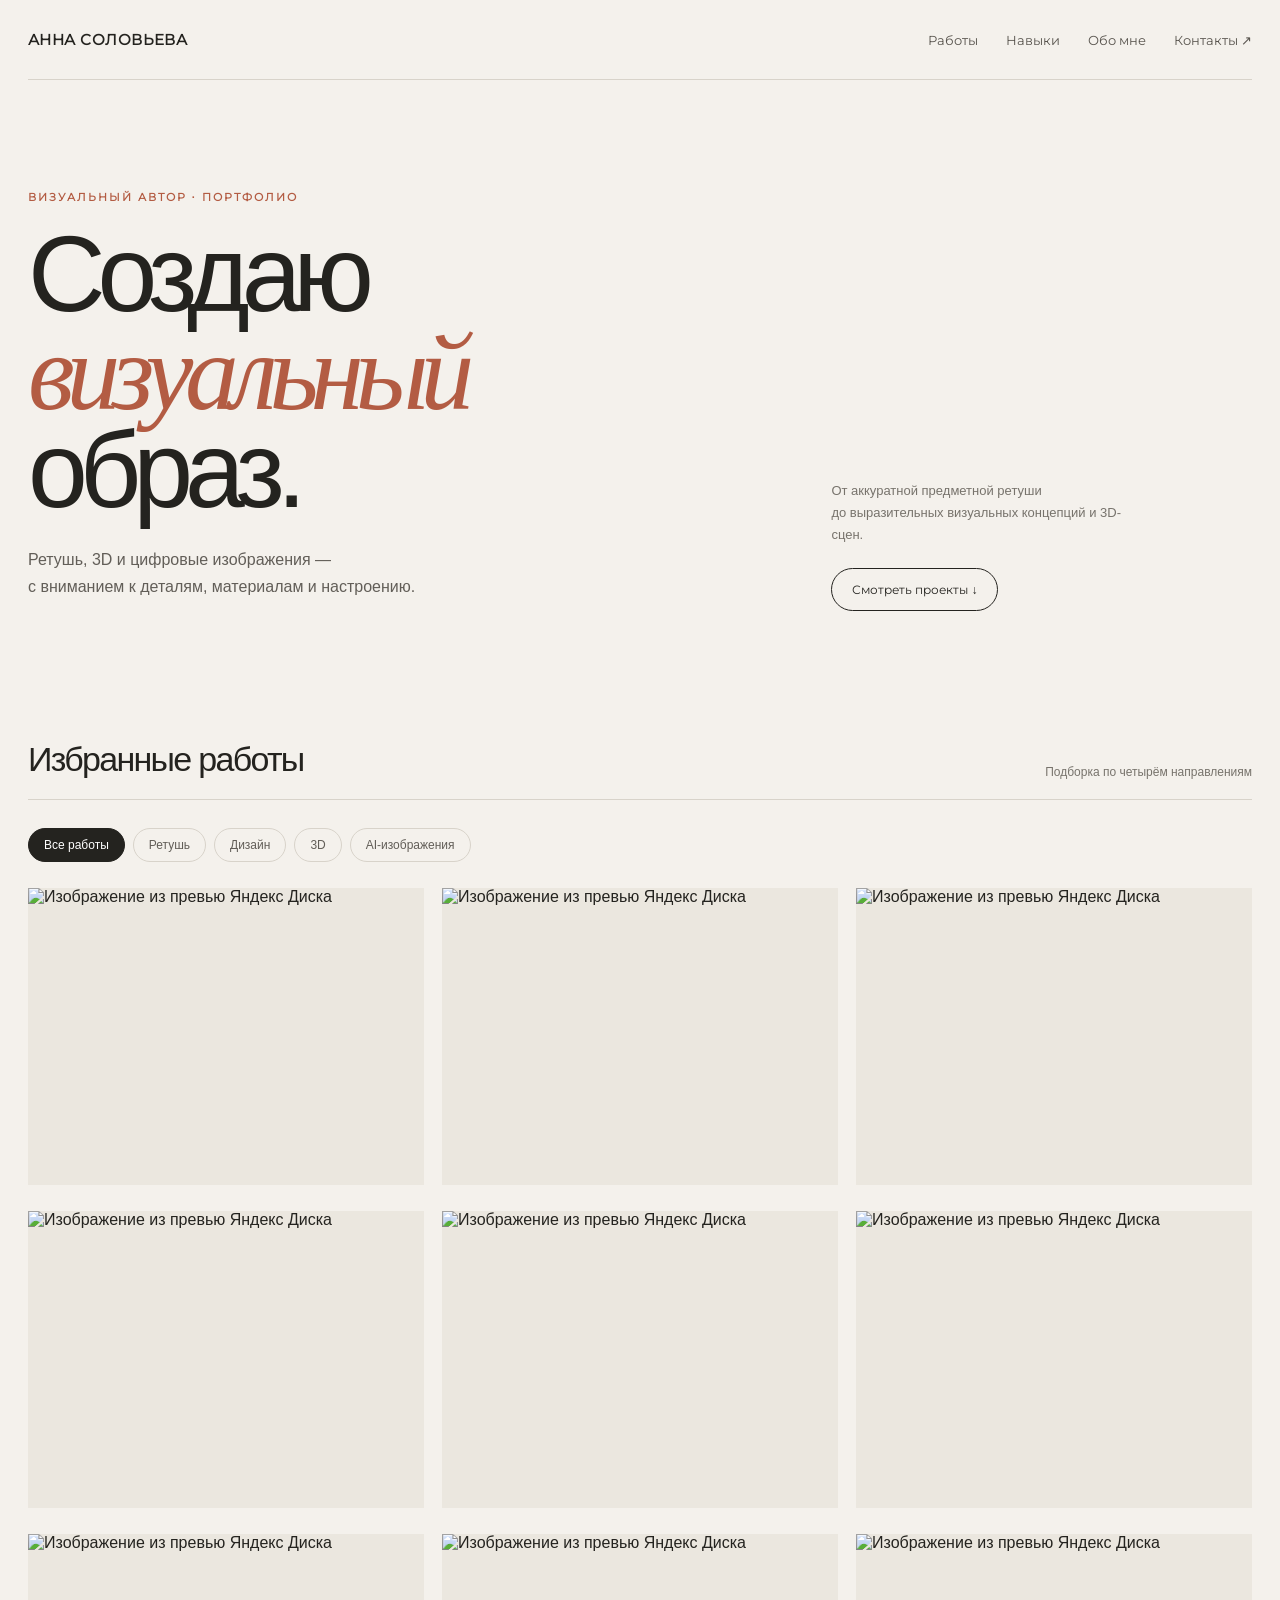
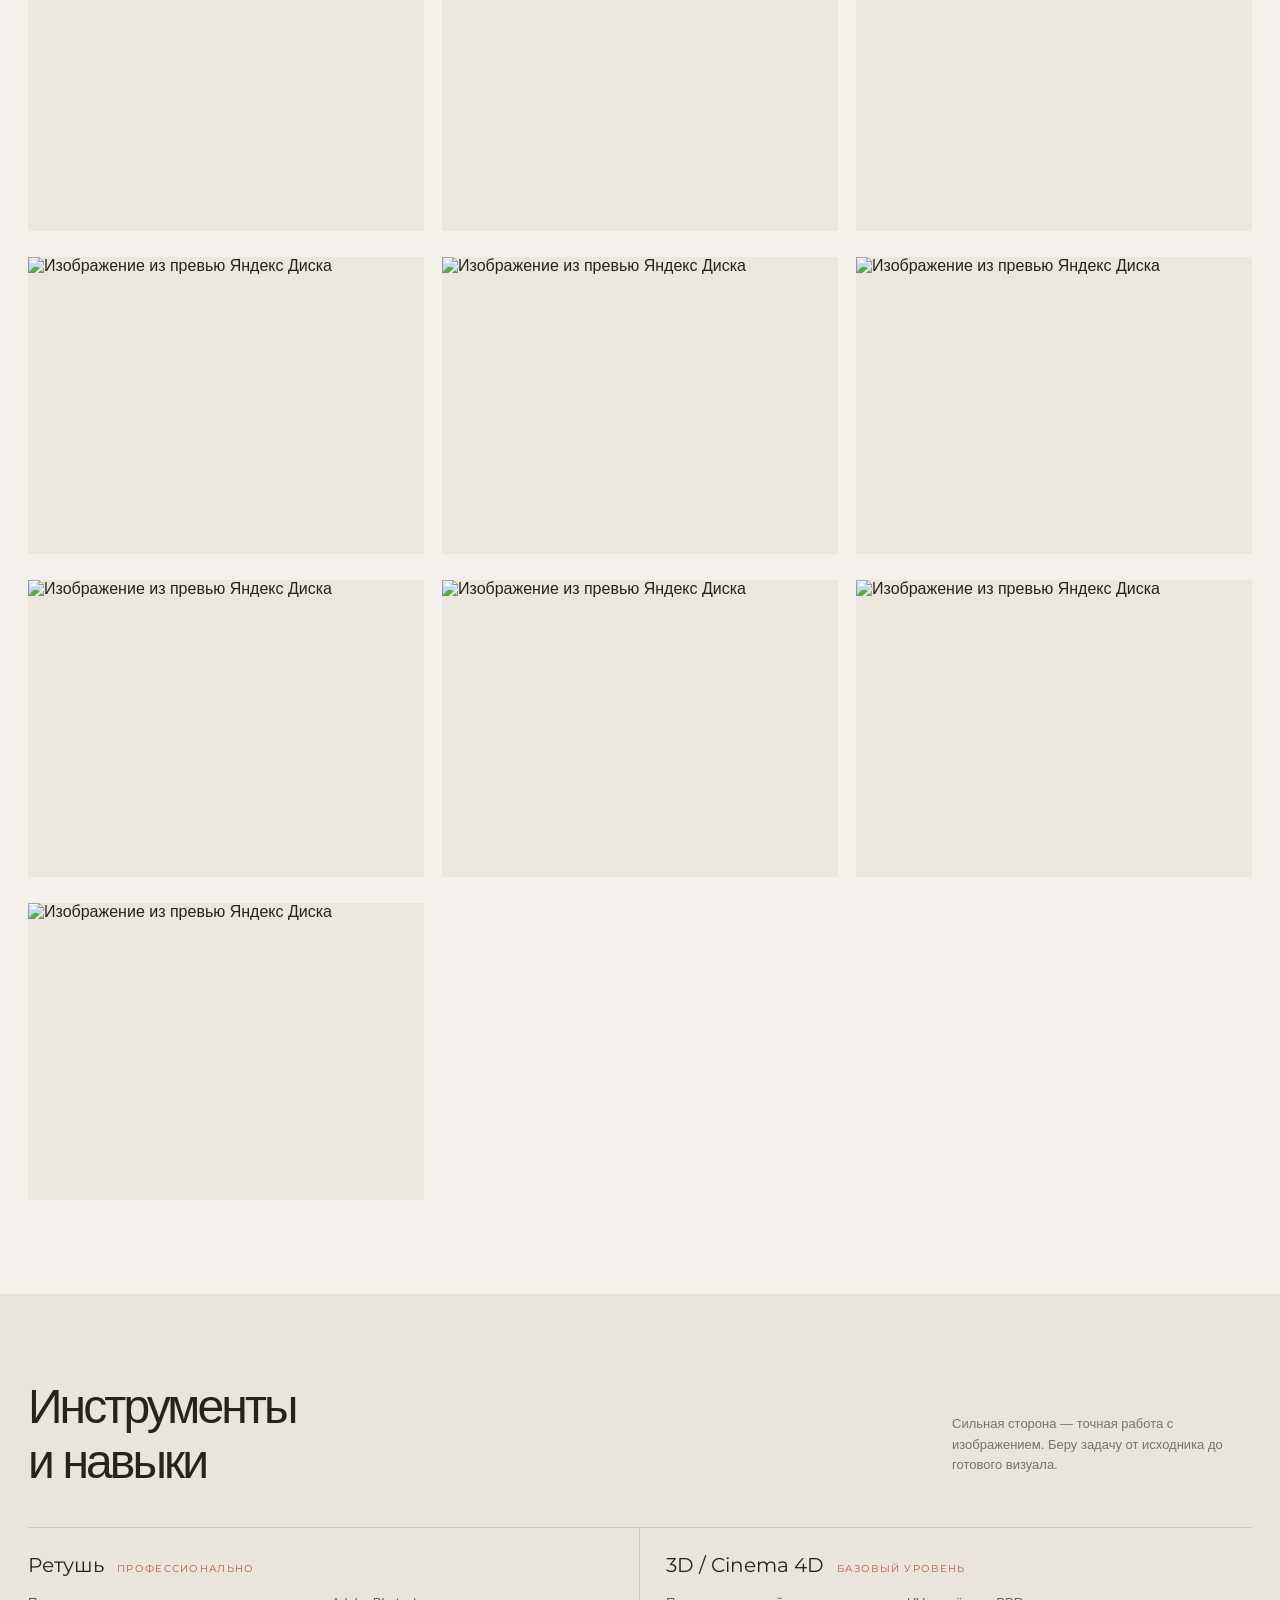
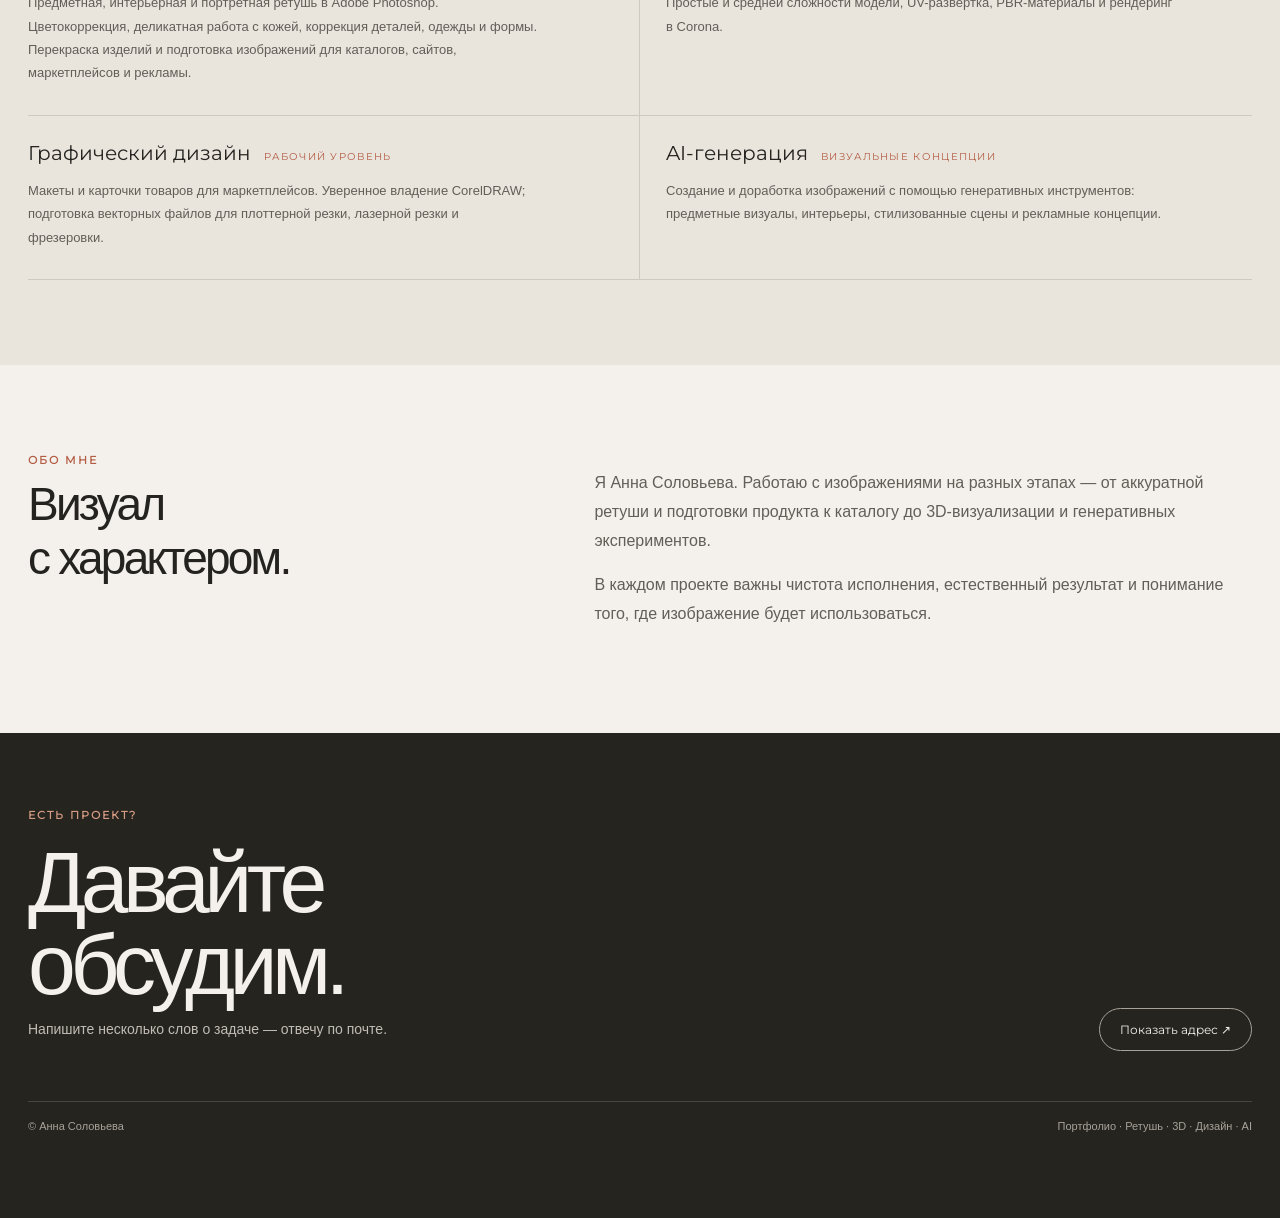
==== index.html @ bf28fcc2 "Update index.html" ====
<!doctype html>
<html lang="ru">
  <head>
    <meta charset="utf-8" />
    <meta name="viewport" content="width=device-width, initial-scale=1" />
    <meta
      name="description"
      content="Портфолио Анны Соловьевой: ретушь, визуальный дизайн, 3D и AI-генерация изображений."
    />
    <meta name="theme-color" content="#f4f1ec" />
    <title>Анна Соловьева — визуальный автор</title>
    <link rel="stylesheet" href="style.css" />
    <link rel="stylesheet" href="font.css" />
  </head>
  <body>
    <header class="wrap top">
      <a class="brand" href="#top">АННА СОЛОВЬЕВА</a>
      <button
        class="menu-toggle"
        type="button"
        aria-label="Открыть меню"
        aria-expanded="false"
        aria-controls="site-nav"
      >
        <span></span><span></span><span></span>
      </button>
      <nav class="nav" id="site-nav" aria-label="Основная навигация">
        <div class="mobile-nav-head">
          <span class="mobile-nav-label">НАВИГАЦИЯ</span>
          <button class="nav-close" type="button" aria-label="Закрыть меню">
            ×
          </button>
        </div>
        <a href="#works">Работы</a><a href="#skills">Навыки</a
        ><a href="#about">Обо мне</a><a href="#contact">Контакты ↗</a>
        <div class="mobile-nav-foot">АННА СОЛОВЬЕВА · ПОРТФОЛИО</div>
      </nav>
    </header>
    <main id="top">
      <section class="wrap hero wall">
        <div>
          <div class="eyebrow">Визуальный автор · портфолио</div>
          <h1>Создаю<br /><span>визуальный</span><br />образ.</h1>
          <p class="intro">
            Ретушь, 3D и цифровые изображения — </br>с вниманием к деталям,
            материалам и настроению.
          </p>
        </div>
        <div class="hero-aside">
          <p>
            От аккуратной предметной ретуши</br>до выразительных визуальных
            концепций и 3D-сцен.
          </p>
          <a class="pill" href="#works">Смотреть проекты ↓</a>
        </div>
      </section>
      <section class="wrap section" id="works">
        <div class="section-head">
          <h2>Избранные работы</h2>
          <p>Подборка по четырём направлениям</p>
        </div>
        <div class="filters">
          <button class="filter active" data-filter="all">Все работы</button
          ><button class="filter" data-filter="retouch">Ретушь</button
          ><button class="filter" data-filter="design">Дизайн</button
          ><button class="filter" data-filter="3d">3D</button
          ><button class="filter" data-filter="ai">AI-изображения</button>
        </div>
        <div class="grid" id="gallery"></div>
      </section>
      <section class="skills" id="skills">
        <div class="wrap">
          <div class="skills-title">
            <h2>Инструменты<br />и навыки</h2>
            <p>
              Сильная сторона — точная работа с изображением. Беру задачу от
              исходника до готового визуала.
            </p>
          </div>
          <div class="skill-grid">
            <article class="skill">
              <h3>Ретушь <span class="level">Профессионально</span></h3>
              <p>
                Предметная, интерьерная и портретная ретушь в Adobe Photoshop.
                Цветокоррекция, деликатная работа с кожей, коррекция деталей,
                одежды и формы. Перекраска изделий и подготовка изображений для
                каталогов, сайтов, маркетплейсов и рекламы.
              </p>
            </article>
            <article class="skill">
              <h3>3D / Cinema 4D <span class="level">Базовый уровень</span></h3>
              <p>
                Простые и средней сложности модели, UV-развёртка, PBR-материалы
                и рендеринг в Corona.
              </p>
            </article>
            <article class="skill">
              <h3>
                Графический дизайн <span class="level">Рабочий уровень</span>
              </h3>
              <p>
                Макеты и карточки товаров для маркетплейсов. Уверенное владение
                CorelDRAW; подготовка векторных файлов для плоттерной резки,
                лазерной резки и фрезеровки.
              </p>
            </article>
            <article class="skill">
              <h3>
                AI-генерация <span class="level">Визуальные концепции</span>
              </h3>
              <p>
                Создание и доработка изображений с помощью генеративных
                инструментов: предметные визуалы, интерьеры, стилизованные сцены
                и рекламные концепции.
              </p>
            </article>
          </div>
        </div>
      </section>
      <section class="wrap about" id="about">
        <div>
          <div class="eyebrow">Обо мне</div>
          <h2>Визуал<br />с характером.</h2>
        </div>
        <div class="about-copy">
          <p>
            Я Анна Соловьева. Работаю с изображениями на разных этапах — от
            аккуратной ретуши и подготовки продукта к каталогу до
            3D-визуализации и генеративных экспериментов.
          </p>
          <p>
            В каждом проекте важны чистота исполнения, естественный результат и
            понимание того, где изображение будет использоваться.
          </p>
        </div>
      </section>
      <section class="contact" id="contact">
        <div class="wrap contact-inner">
          <div>
            <div class="eyebrow">Есть проект?</div>
            <h2>Давайте<br />обсудим.</h2>
            <p>Напишите несколько слов о задаче — отвечу по почте.</p>
          </div>
          <a class="pill email-text" id="emailLink" href="#"
            >Показать адрес ↗</a
          >
        </div>
        <div class="wrap footer">
          <span>© Анна Соловьева</span
          ><span>Портфолио · Ретушь · 3D · Дизайн · AI</span>
        </div>
      </section>
    </main>
    <button
      class="to-top"
      type="button"
      aria-label="Вернуться наверх"
      title="Наверх"
    >
      ↑
    </button>
    <div class="modal" id="modal" aria-modal="true" role="dialog">
      <button class="close" aria-label="Закрыть">×</button
      ><button class="prev" aria-label="Предыдущее">‹</button
      ><img alt="" /><button class="next" aria-label="Следующее">›</button>
    </div>
    <script>
      const works = [
        ["retouch", "01.jpg"],
        ["retouch", "02.jpg"],
        ["retouch", "03.jpg"],
        ["retouch", "04.jpg"],
        ["design", "01.jpg"],
        ["design", "02.jpg"],
        ["design", "03.jpg"],
        ["design", "04.jpg"],
        ["3d", "01.jpg"],
        ["3d", "02.jpg"],
        ["3d", "03.jpg"],
        ["3d", "04.jpg"],
        ["ai", "01.jpg"],
        ["ai", "02.jpg"],
        ["ai", "03.jpg"],
        ["ai", "04.jpg"],
      ];
      const grid = document.querySelector("#gallery");
      let visible = [];
      function draw(filter = "all") {
        grid.innerHTML = "";
        visible = works.filter((w) => filter === "all" || w[0] === filter);
        visible.forEach((w, i) => {
          let el = document.createElement("article");
          el.className = "item";
          el.innerHTML = `<div class="photo"><img loading="lazy" src="assets/yandex-previews/${w[0]}/${w[1]}" alt="Изображение из превью Яндекс Диска"></div>`;
          el.onclick = () => openModal(i);
          grid.append(el);
        });
      }
      document.querySelectorAll(".filter").forEach(
        (b) =>
          (b.onclick = () => {
            document.querySelector(".filter.active").classList.remove("active");
            b.classList.add("active");
            draw(b.dataset.filter);
          }),
      );
      const modal = document.querySelector("#modal"),
        mimg = modal.querySelector("img");
      let current = 0;
      function openModal(i) {
        current = i;
        showModal();
        modal.classList.add("open");
        document.body.style.overflow = "hidden";
      }
      function showModal() {
        const w = visible[current];
        mimg.src = `assets/yandex-previews/${w[0]}/${w[1]}`;
        mimg.alt = "Работа в портфолио";
      }
      function step(n) {
        current = (current + n + visible.length) % visible.length;
        showModal();
      }
      modal.querySelector(".close").onclick = () => {
        modal.classList.remove("open");
        document.body.style.overflow = "";
      };
      modal.querySelector(".prev").onclick = () => step(-1);
      modal.querySelector(".next").onclick = () => step(1);
      modal.onclick = (e) => {
        if (e.target === modal) modal.querySelector(".close").click();
      };
      document.addEventListener("keydown", (e) => {
        if (!modal.classList.contains("open")) return;
        if (e.key === "Escape") modal.querySelector(".close").click();
        if (e.key === "ArrowRight") step(1);
        if (e.key === "ArrowLeft") step(-1);
      });
      const menuButton = document.querySelector(".menu-toggle");
      const siteNav = document.querySelector("#site-nav");
      function closeMenu() {
        menuButton.classList.remove("is-open");
        menuButton.setAttribute("aria-expanded", "false");
        menuButton.setAttribute("aria-label", "Открыть меню");
        siteNav.classList.remove("is-open");
        document.querySelector(".top").classList.remove("menu-open");
        document.body.style.overflow = "";
      }
      menuButton.onclick = () => {
        const isOpen = menuButton.getAttribute("aria-expanded") === "true";
        menuButton.classList.toggle("is-open", !isOpen);
        siteNav.classList.toggle("is-open", !isOpen);
        document.querySelector(".top").classList.toggle("menu-open", !isOpen);
        document.body.style.overflow = isOpen ? "" : "hidden";
        menuButton.setAttribute("aria-expanded", String(!isOpen));
        menuButton.setAttribute(
          "aria-label",
          isOpen ? "Открыть меню" : "Закрыть меню",
        );
        if (!isOpen) siteNav.querySelector("a").focus();
      };
      siteNav.querySelector(".nav-close").onclick = closeMenu;
      siteNav
        .querySelectorAll("a")
        .forEach((link) => (link.onclick = closeMenu));
      document.addEventListener("keydown", (e) => {
        if (e.key === "Escape") closeMenu();
      });

      const toTop = document.querySelector(".to-top");
      function updateToTop() {
        toTop.classList.toggle("is-visible", window.scrollY > 420);
      }
      window.addEventListener("scroll", updateToTop, { passive: true });
      updateToTop();
      toTop.onclick = () => window.scrollTo({ top: 0, behavior: "smooth" });

      draw();
      const mail = ["solovann83", "yandex.ru"].join("@");
      document.querySelector("#emailLink").onclick = (e) => {
        e.preventDefault();
        const a = e.currentTarget;
        a.href = "mailto:" + mail;
        a.textContent = mail + " ↗";
        window.location.href = a.href;
      };
    </script>
  </body>
</html>
---- style.css ----
:root {
  --bg: #f4f1ec;
  --ink: #24231f;
  --muted: #77736c;
  --line: #d8d3ca;
  --accent: #b35c43;
  --card: #ebe7df;
}
* {
  box-sizing: border-box;
}
html {
  scroll-behavior: smooth;
}
body {
  margin: 0;
  background: var(--bg);
  color: var(--ink);
  font-family: Arial, Helvetica, sans-serif;
}
a {
  color: inherit;
  text-decoration: none;
}
.wrap {
  width: min(1240px, calc(100% - 56px));
  margin: auto;
}
.top {
  height: 80px;
  display: flex;
  align-items: center;
  justify-content: space-between;
  border-bottom: 1px solid var(--line);
}
.brand {
  font-family: Montserrat-Regular, Arial, sans-serif;
  font-size: 15px;
  font-weight: 700;
  letter-spacing: 0.03em;
}
.nav {
  font-family: Montserrat-Regular, Arial, sans-serif;
  display: flex;
  gap: 28px;
  font-size: 13px;
  color: #57534d;
}
.nav a:hover,
.footer a:hover {
  color: var(--accent);
}
.hero {
  padding: 110px 0 72px;
  display: grid;
  grid-template-columns: 1.25fr 0.75fr;
  gap: 8vw;
  align-items: end;
}
.eyebrow {
  font-family: Montserrat-Regular, Arial, sans-serif;
  text-transform: uppercase;
  letter-spacing: 0.18em;
  font-size: 11px;
  color: var(--accent);
  font-weight: 700;
}
.hero h1 {
  font-size: clamp(54px, 8.4vw, 112px);
  line-height: 0.91;
  letter-spacing: -0.075em;
  font-weight: 500;
  margin: 22px 0 28px;
}
.hero h1 span {
  color: var(--accent);
  font-family: Georgia, serif;
  font-style: italic;
  font-weight: 400;
}
.intro {
  font-size: 16px;
  line-height: 1.65;
  color: #625e58;
  max-width: 470px;
}
.hero-aside {
  padding-bottom: 5px;
}
.hero-aside p {
  font-size: 13px;
  line-height: 1.7;
  color: var(--muted);
  max-width: 300px;
  margin: 0 0 22px;
}
.pill {
  font-family: Montserrat-Regular, Arial, sans-serif;
  display: inline-flex;
  border: 1px solid var(--ink);
  border-radius: 50px;
  padding: 13px 20px;
  font-size: 12px;
  transition: 0.2s;
}
.pill:hover {
  background: var(--ink);
  color: var(--bg);
}
.section {
  padding: 52px 0 94px;
}
.section-head {
  display: flex;
  justify-content: space-between;
  align-items: end;
  border-bottom: 1px solid var(--line);
  padding-bottom: 20px;
  margin-bottom: 28px;
}
.section-head h2 {
  margin: 0;
  font-size: 34px;
  letter-spacing: -0.05em;
  font-weight: 500;
}
.section-head p {
  margin: 0;
  font-size: 12px;
  color: var(--muted);
}
.filters {
  display: flex;
  gap: 8px;
  flex-wrap: wrap;
  margin-bottom: 26px;
}
.filter {
  font-family: Montserrat-Regular, Arial, sans-serif;
  background: none;
  border: 1px solid var(--line);
  border-radius: 30px;
  padding: 9px 15px;
  color: #625e58;
  font: inherit;
  font-size: 12px;
  cursor: pointer;
}
.filter.active,
.filter:hover {
  background: var(--ink);
  border-color: var(--ink);
  color: white;
}
.grid {
  display: grid;
  grid-template-columns: repeat(3, 1fr);
  gap: 26px 18px;
}
.item {
  cursor: pointer;
  min-width: 0;
}
.photo {
  background: var(--card);
  aspect-ratio: 4/3;
  overflow: hidden;
  position: relative;
}
.photo img {
  width: 100%;
  height: 100%;
  object-fit: cover;
  display: block;
  transition: transform 0.55s cubic-bezier(0.2, 0.7, 0.2, 1);
}
.item:hover .photo img {
  transform: scale(1.035);
}
.item[hidden] {
  display: none;
}
.skills {
  background: #e9e5dd;
  padding: 85px 0;
}
.skills-title {
  display: flex;
  justify-content: space-between;
  align-items: end;
  margin-bottom: 38px;
}
.skills-title h2 {
  font-size: 48px;
  letter-spacing: -0.06em;
  font-weight: 500;
  margin: 0;
}
.skills-title p {
  max-width: 300px;
  font-size: 13px;
  line-height: 1.6;
  color: var(--muted);
}
.skill-grid {
  display: grid;
  grid-template-columns: repeat(2, 1fr);
  border-top: 1px solid #cfc9bf;
}
.skill {
  padding: 25px 26px 30px 0;
  border-bottom: 1px solid #cfc9bf;
}
.skill:nth-child(odd) {
  border-right: 1px solid #cfc9bf;
}
.skill:nth-child(even) {
  padding-left: 26px;
}
.skill h3 {
  font-family: Montserrat-Regular, Arial, sans-serif;
  font-size: 20px;
  font-weight: 500;
  margin: 0 0 14px;
}
.level {
  font-family: Montserrat-Regular, Arial, sans-serif;
  font-size: 10px;
  letter-spacing: 0.13em;
  text-transform: uppercase;
  color: var(--accent);
  margin-left: 8px;
}
.skill p {
  font-size: 13px;
  line-height: 1.8;
  color: #625e58;
  margin: 0;
  max-width: 510px;
}
.about {
  padding: 88px 0;
  display: grid;
  grid-template-columns: 0.8fr 1.2fr;
  gap: 10vw;
}
.about h2 {
  font-size: 46px;
  letter-spacing: -0.06em;
  font-weight: 500;
  margin: 10px 0;
}
.about-copy {
  font-size: 16px;
  line-height: 1.8;
  color: #625e58;
  max-width: 660px;
}
.contact {
  background: #25241f;
  color: #f4f1ec;
  padding: 75px 0 68px;
}
.contact-inner {
  display: flex;
  justify-content: space-between;
  align-items: end;
  gap: 30px;
}
.contact h2 {
  font-size: clamp(42px, 7vw, 86px);
  line-height: 0.95;
  letter-spacing: -0.065em;
  font-weight: 500;
  margin: 20px 0 16px;
}
.contact .eyebrow {
  color: #d59a82;
}
.contact p {
  color: #c2bdb5;
  font-size: 14px;
}
.contact .pill {
  border-color: #a8a39a;
}
.contact .pill:hover {
  background: #f4f1ec;
  color: #25241f;
}
.footer {
  padding: 18px 0;
  display: flex;
  justify-content: space-between;
  font-size: 11px;
  color: #a8a39a;
  border-top: 1px solid #49473f;
  margin-top: 50px;
}
.modal {
  position: fixed;
  inset: 0;
  background: rgba(15, 15, 14, 0.94);
  z-index: 10;
  display: none;
  align-items: center;
  justify-content: center;
  padding: 5vw;
}
.modal.open {
  display: flex;
}
.modal img {
  max-width: 90vw;
  max-height: 85vh;
  object-fit: contain;
}
.close,
.prev,
.next {
  position: absolute;
  border: 0;
  background: none;
  color: white;
  font-size: 30px;
  cursor: pointer;
  padding: 15px;
}
.close {
  right: 20px;
  top: 12px;
}
.prev {
  left: 12px;
}
.next {
  right: 12px;
}
.email-text {
  user-select: none;
}
@media (max-width: 760px) {
  .wrap {
    width: calc(100% - 36px);
  }
  .top {
    height: 66px;
  }
  .nav {
    gap: 14px;
  }
  .nav a:first-child {
    display: none;
  }
  .hero {
    padding: 75px 0 48px;
    grid-template-columns: 1fr;
    gap: 22px;
  }
  .hero h1 {
    font-size: clamp(60px, 17vw, 100px);
  }
  .hero-aside {
    display: flex;
    min-width: 0;
    justify-content: space-between;
    align-items: end;
    gap: 15px;
  }
  .hero-aside p {
    flex: 1 1 auto;
    max-width: 230px;
  }
  .hero-aside .pill {
    flex: 0 0 auto;
    white-space: nowrap;
  }
  .grid {
    grid-template-columns: repeat(2, 1fr);
    gap: 22px 12px;
  }
  .section {
    padding-bottom: 65px;
  }
  .section-head h2 {
    font-size: 29px;
  }
  .skills {
    padding: 60px 0;
  }
  .skills-title {
    display: block;
  }
  .skills-title h2 {
    font-size: 40px;
  }
  .skills-title p {
    margin: 12px 0 0;
  }
  .about {
    padding: 65px 0;
    grid-template-columns: 1fr;
    gap: 10px;
  }
  .about h2 {
    font-size: 40px;
  }
  .contact-inner {
    align-items: start;
    flex-direction: column;
  }
  .skill {
    padding-right: 14px;
  }
  .skill:nth-child(even) {
    padding-left: 14px;
  }
  .skill h3 {
    font-size: 17px;
  }
  .skill p {
    font-size: 12px;
  }
  .footer {
    margin-top: 30px;
  }
}
@media (max-width: 430px) {
  .hero-aside {
    flex-direction: column;
    align-items: flex-start;
  }
  .grid {
    grid-template-columns: 1fr;
  }
  .photo {
    aspect-ratio: 1.2;
  }
  .nav {
    font-size: 11px;
    gap: 10px;
  }
  .skill-grid {
    grid-template-columns: 1fr;
  }
  .skill:nth-child(odd) {
    border-right: 0;
  }
  .skill:nth-child(even) {
    padding-left: 0;
  }
}

/* Full-screen mobile navigation */
.menu-toggle {
  display: none;
}
.mobile-nav-head,
.mobile-nav-foot {
  display: none;
}
@media (max-width: 760px) {
  .top {
    position: relative;
    z-index: 5;
  }
  .top.menu-open {
    z-index: 20;
    border-bottom-color: transparent;
  }
  .menu-toggle {
    display: inline-flex;
    width: 44px;
    height: 44px;
    flex: 0 0 44px;
    padding: 11px 9px;
    border: 1px solid var(--line);
    border-radius: 50%;
    background: transparent;
    color: var(--ink);
    flex-direction: column;
    align-items: center;
    justify-content: center;
    gap: 5px;
    cursor: pointer;
  }
  .menu-toggle span {
    display: block;
    width: 18px;
    height: 1.5px;
    background: currentColor;
    transition:
      transform 0.2s ease,
      opacity 0.2s ease;
  }
  .menu-toggle.is-open span:first-child {
    transform: translateY(6.5px) rotate(45deg);
  }
  .menu-toggle.is-open span:nth-child(2) {
    opacity: 0;
  }
  .menu-toggle.is-open span:last-child {
    transform: translateY(-6.5px) rotate(-45deg);
  }
  .nav {
    display: none;
    position: fixed;
    inset: 0;
    z-index: 21;
    width: 100vw;
    height: 100vh;
    height: 100dvh;
    max-height: 100dvh;
    padding: max(22px, env(safe-area-inset-top)) 28px
      max(28px, env(safe-area-inset-bottom));
    border: 0;
    background: var(--bg);
    box-shadow: none;
    flex-direction: column;
    justify-content: flex-start;
    gap: clamp(8px, 2.5vh, 24px);
    overflow-y: auto;
  }
  .nav.is-open {
    display: flex;
  }
  .mobile-nav-head {
    display: flex;
    justify-content: space-between;
    align-items: center;
    min-height: 50px;
    margin-bottom: clamp(28px, 8vh, 70px);
  }
  .mobile-nav-label {
    font-family: Montserrat-Regular, Arial, sans-serif;
    font-size: 11px;
    letter-spacing: 0.18em;
    color: var(--accent);
  }
  .nav-close {
    width: 48px;
    height: 48px;
    border: 1px solid var(--line);
    border-radius: 50%;
    background: transparent;
    color: var(--ink);
    font:
      30px/1 Arial,
      sans-serif;
    cursor: pointer;
  }
  .nav a,
  .nav a:first-child {
    display: block;
    width: 100%;
    padding: 12px 0 16px;
    border-bottom: 1px solid var(--line);
    font-family: "Cormorant Garamond", Georgia, serif;
    font-size: clamp(38px, 10vw, 58px);
    line-height: 1;
    color: var(--ink);
  }
  .mobile-nav-foot {
    display: block;
    margin-top: auto;
    padding-top: 34px;
    font-family: Montserrat-Regular, Arial, sans-serif;
    font-size: 10px;
    letter-spacing: 0.14em;
    color: var(--muted);
  }
}

/* Scroll-to-top control */
.to-top {
  position: fixed;
  z-index: 8;
  right: 26px;
  bottom: 26px;
  width: 46px;
  height: 46px;
  border: 1px solid rgba(244, 241, 236, 0.55);
  border-radius: 50%;
  background: var(--ink);
  color: var(--bg);
  font:
    24px/1 Arial,
    sans-serif;
  cursor: pointer;
  opacity: 0;
  visibility: hidden;
  pointer-events: none;
  transform: translateY(8px);
  transition:
    opacity 0.2s ease,
    transform 0.2s ease,
    visibility 0.2s ease,
    background 0.2s ease;
}
.to-top.is-visible {
  opacity: 1;
  visibility: visible;
  pointer-events: auto;
  transform: translateY(0);
}
.to-top:hover {
  background: var(--accent);
}
@media (max-width: 760px) {
  .to-top {
    right: 18px;
    bottom: 18px;
  }
}
@media (prefers-reduced-motion: reduce) {
  .to-top,
  .menu-toggle span {
    transition: none;
  }
}
---- font.css ----
@font-face {
	font-family: 'Montserrat-Thin';
	src: url('/assets/fonts/montserrat/Montserrat-Thin.woff2') format('woff2'),
	url('/assets/fonts/montserrat/Montserrat-Thin.woff') format('woff'),
	url('/assets/fonts/montserrat/Montserrat-Thin.ttf') format('truetype');
	font-weight: 100;
	font-style: normal;
}
@font-face {
	font-family: 'Montserrat-ThinItalic';
	src: url('/assets/fonts/montserrat/Montserrat-ThinItalic.woff2') format('woff2'),
	url('/assets/fonts/montserrat/Montserrat-ThinItalic.woff') format('woff'),
	url('/assets/fonts/montserrat/Montserrat-ThinItalic.ttf') format('truetype');
	font-weight: 100;
	font-style: italic;
}
@font-face {
	font-family: 'Montserrat-ExtraLight';
	src: url('/assets/fonts/montserrat/Montserrat-ExtraLight.woff2') format('woff2'),
	url('/assets/fonts/montserrat/Montserrat-ExtraLight.woff') format('woff'),
	url('/assets/fonts/montserrat/Montserrat-ExtraLight.ttf') format('truetype');
	font-weight: 200;
	font-style: normal;
}
@font-face {
	font-family: 'Montserrat-ExtraLightItalic';
	src: url('/assets/fonts/montserrat/Montserrat-ExtraLightItalic.woff2') format('woff2'),
	url('/assets/fonts/montserrat/Montserrat-ExtraLightItalic.woff') format('woff'),
	url('/assets/fonts/montserrat/Montserrat-ExtraLightItalic.ttf') format('truetype');
	font-weight: 200;
	font-style: italic;
}
@font-face {
	font-family: 'Montserrat-Light';
	src: url('/assets/fonts/montserrat/Montserrat-Light.woff2') format('woff2'),
	url('/assets/fonts/montserrat/Montserrat-Light.woff') format('woff'),
	url('/assets/fonts/montserrat/Montserrat-Light.ttf') format('truetype');
	font-weight: 300;
	font-style: normal;
}
@font-face {
	font-family: 'Montserrat-LightItalic';
	src: url('/assets/fonts/montserrat/Montserrat-LightItalic.woff2') format('woff2'),
	url('/assets/fonts/montserrat/Montserrat-LightItalic.woff') format('woff'),
	url('/assets/fonts/montserrat/Montserrat-LightItalic.ttf') format('truetype');
	font-weight: 300;
	font-style: italic;
}
@font-face {
	font-family: 'Montserrat-Regular';
	src: url('/assets/fonts/montserrat/Montserrat-Regular.woff2') format('woff2'),
	url('/assets/fonts/montserrat/Montserrat-Regular.woff') format('woff'),
	url('/assets/fonts/montserrat/Montserrat-Regular.ttf') format('truetype');
	font-weight: 400;
	font-style: normal;
}
@font-face {
	font-family: 'Montserrat-Italic';
	src: url('/assets/fonts/montserrat/Montserrat-Italic.woff2') format('woff2'),
	url('/assets/fonts/montserrat/Montserrat-Italic.woff') format('woff'),
	url('/assets/fonts/montserrat/Montserrat-Italic.ttf') format('truetype');
	font-weight: 400;
	font-style: italic;
}
@font-face {
	font-family: 'Montserrat-Medium';
	src: url('/assets/fonts/montserrat/Montserrat-Medium.woff2') format('woff2'),
	url('/assets/fonts/montserrat/Montserrat-Medium.woff') format('woff'),
	url('/assets/fonts/montserrat/Montserrat-Medium.ttf') format('truetype');
	font-weight: 500;
	font-style: normal;
}
@font-face {
	font-family: 'Montserrat-MediumItalic';
	src: url('/assets/fonts/montserrat/Montserrat-MediumItalic.woff2') format('woff2'),
	url('/assets/fonts/montserrat/Montserrat-MediumItalic.woff') format('woff'),
	url('/assets/fonts/montserrat/Montserrat-MediumItalic.ttf') format('truetype');
	font-weight: 500;
	font-style: italic;
}
@font-face {
	font-family: 'Montserrat-SemiBold';
	src: url('/assets/fonts/montserrat/Montserrat-SemiBold.woff2') format('woff2'),
	url('/assets/fonts/montserrat/Montserrat-SemiBold.woff') format('woff'),
	url('/assets/fonts/montserrat/Montserrat-SemiBold.ttf') format('truetype');
	font-weight: 600;
	font-style: normal;
}
@font-face {
	font-family: 'Montserrat-SemiBoldItalic';
	src: url('/assets/fonts/montserrat/Montserrat-SemiBoldItalic.woff2') format('woff2'),
	url('/assets/fonts/montserrat/Montserrat-SemiBoldItalic.woff') format('woff'),
	url('/assets/fonts/montserrat/Montserrat-SemiBoldItalic.ttf') format('truetype');
	font-weight: 600;
	font-style: italic;
}
@font-face {
	font-family: 'Montserrat-Bold';
	src: url('/assets/fonts/montserrat/Montserrat-Bold.woff2') format('woff2'),
	url('/assets/fonts/montserrat/Montserrat-Bold.woff') format('woff'),
	url('/assets/fonts/montserrat/Montserrat-Bold.ttf') format('truetype');
	font-weight: 700;
	font-style: normal;
}
@font-face {
	font-family: 'Montserrat-BoldItalic';
	src: url('/assets/fonts/montserrat/Montserrat-BoldItalic.woff2') format('woff2'),
	url('/assets/fonts/montserrat/Montserrat-BoldItalic.woff') format('woff'),
	url('/assets/fonts/montserrat/Montserrat-BoldItalic.ttf') format('truetype');
	font-weight: 700;
	font-style: italic;
}
@font-face {
	font-family: 'Montserrat-ExtraBold';
	src: url('/assets/fonts/montserrat/Montserrat-ExtraBold.woff2') format('woff2'),
	url('/assets/fonts/montserrat/Montserrat-ExtraBold.woff') format('woff'),
	url('/assets/fonts/montserrat/Montserrat-ExtraBold.ttf') format('truetype');
	font-weight: 800;
	font-style: normal;
}
@font-face {
	font-family: 'Montserrat-ExtraBoldItalic';
	src: url('/assets/fonts/montserrat/Montserrat-ExtraBoldItalic.woff2') format('woff2'),
	url('/assets/fonts/montserrat/Montserrat-ExtraBoldItalic.woff') format('woff'),
	url('/assets/fonts/montserrat/Montserrat-ExtraBoldItalic.ttf') format('truetype');
	font-weight: 800;
	font-style: italic;
}
@font-face {
	font-family: 'Montserrat-Black';
	src: url('/assets/fonts/montserrat/Montserrat-Black.woff2') format('woff2'),
	url('/assets/fonts/montserrat/Montserrat-Black.woff') format('woff'),
	url('/assets/fonts/montserrat/Montserrat-Black.ttf') format('truetype');
	font-weight: 900;
	font-style: normal;
}
@font-face {
	font-family: 'Montserrat-BlackItalic';
	src: url('/assets/fonts/montserrat/Montserrat-BlackItalic.woff2') format('woff2'),
	url('/assets/fonts/montserrat/Montserrat-BlackItalic.woff') format('woff'),
	url('/assets/fonts/montserrat/Montserrat-BlackItalic.ttf') format('truetype');
	font-weight: 900;
	font-style: italic;
}
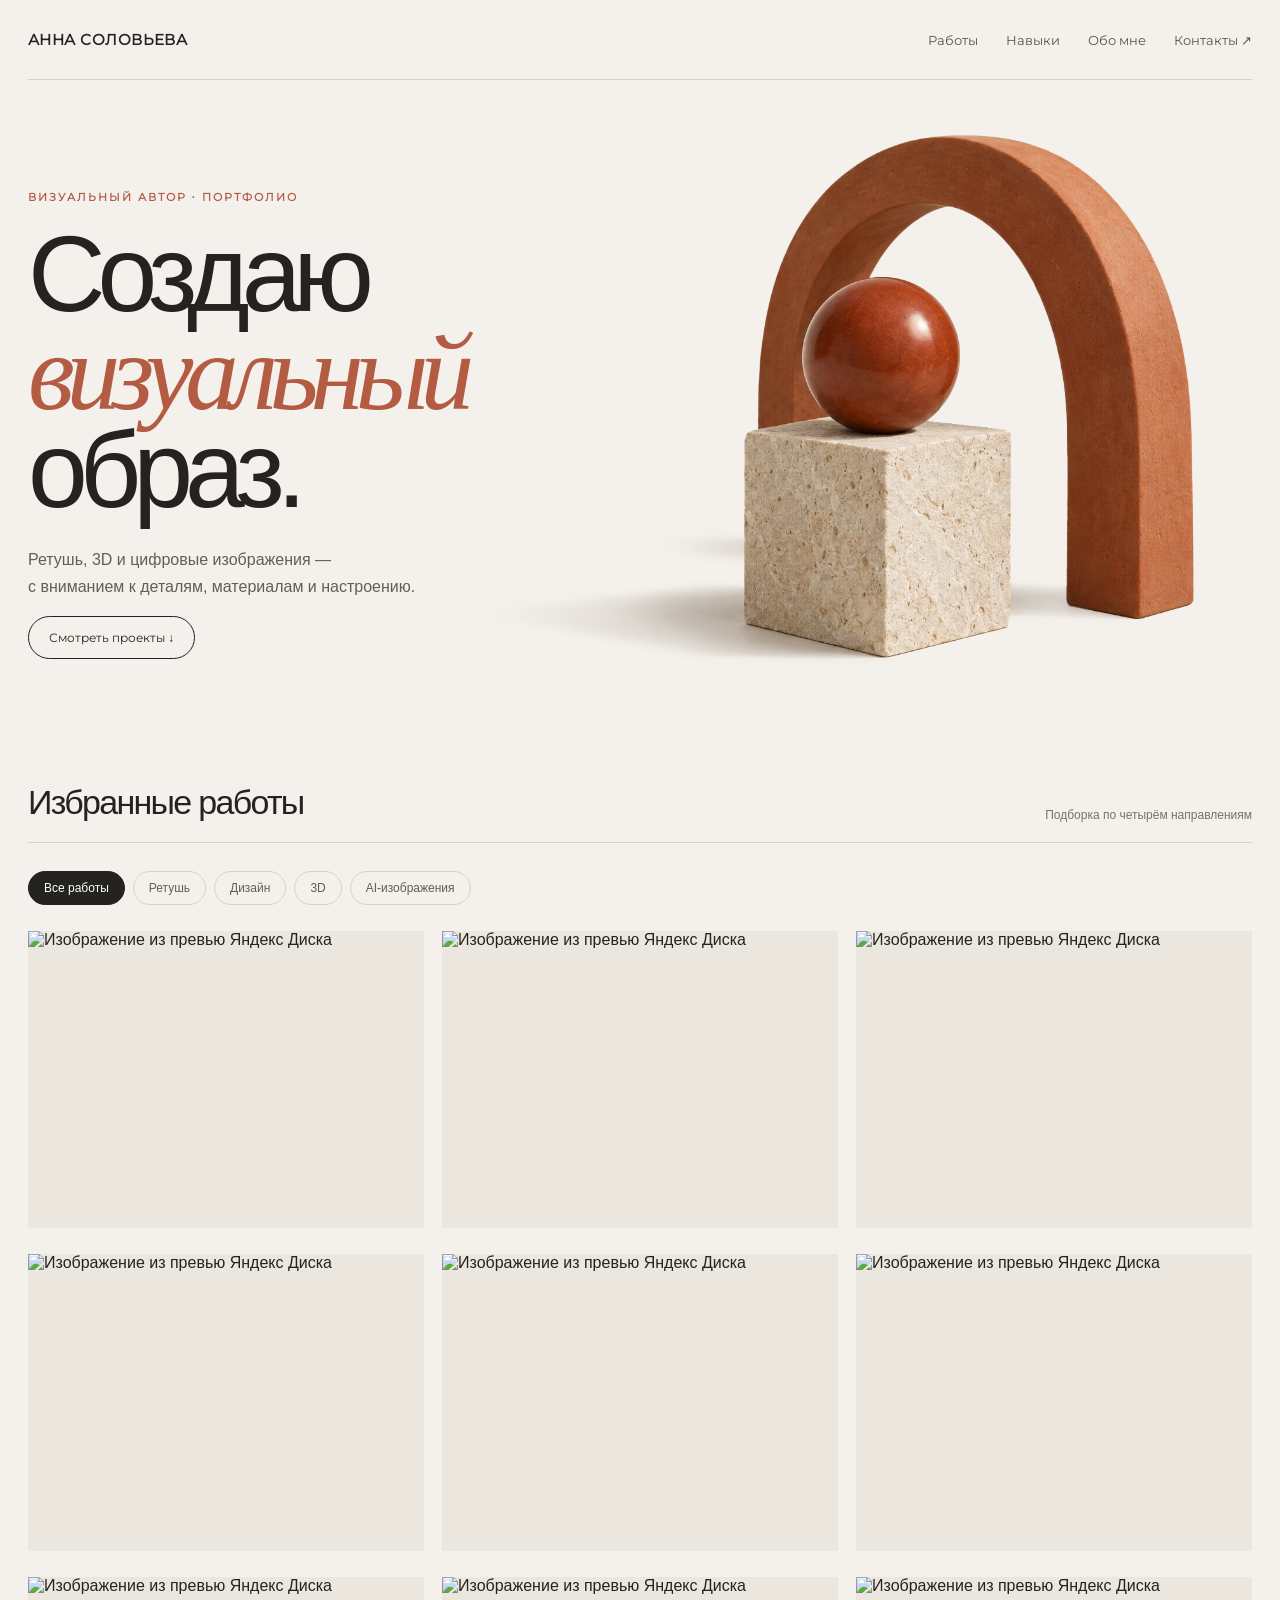
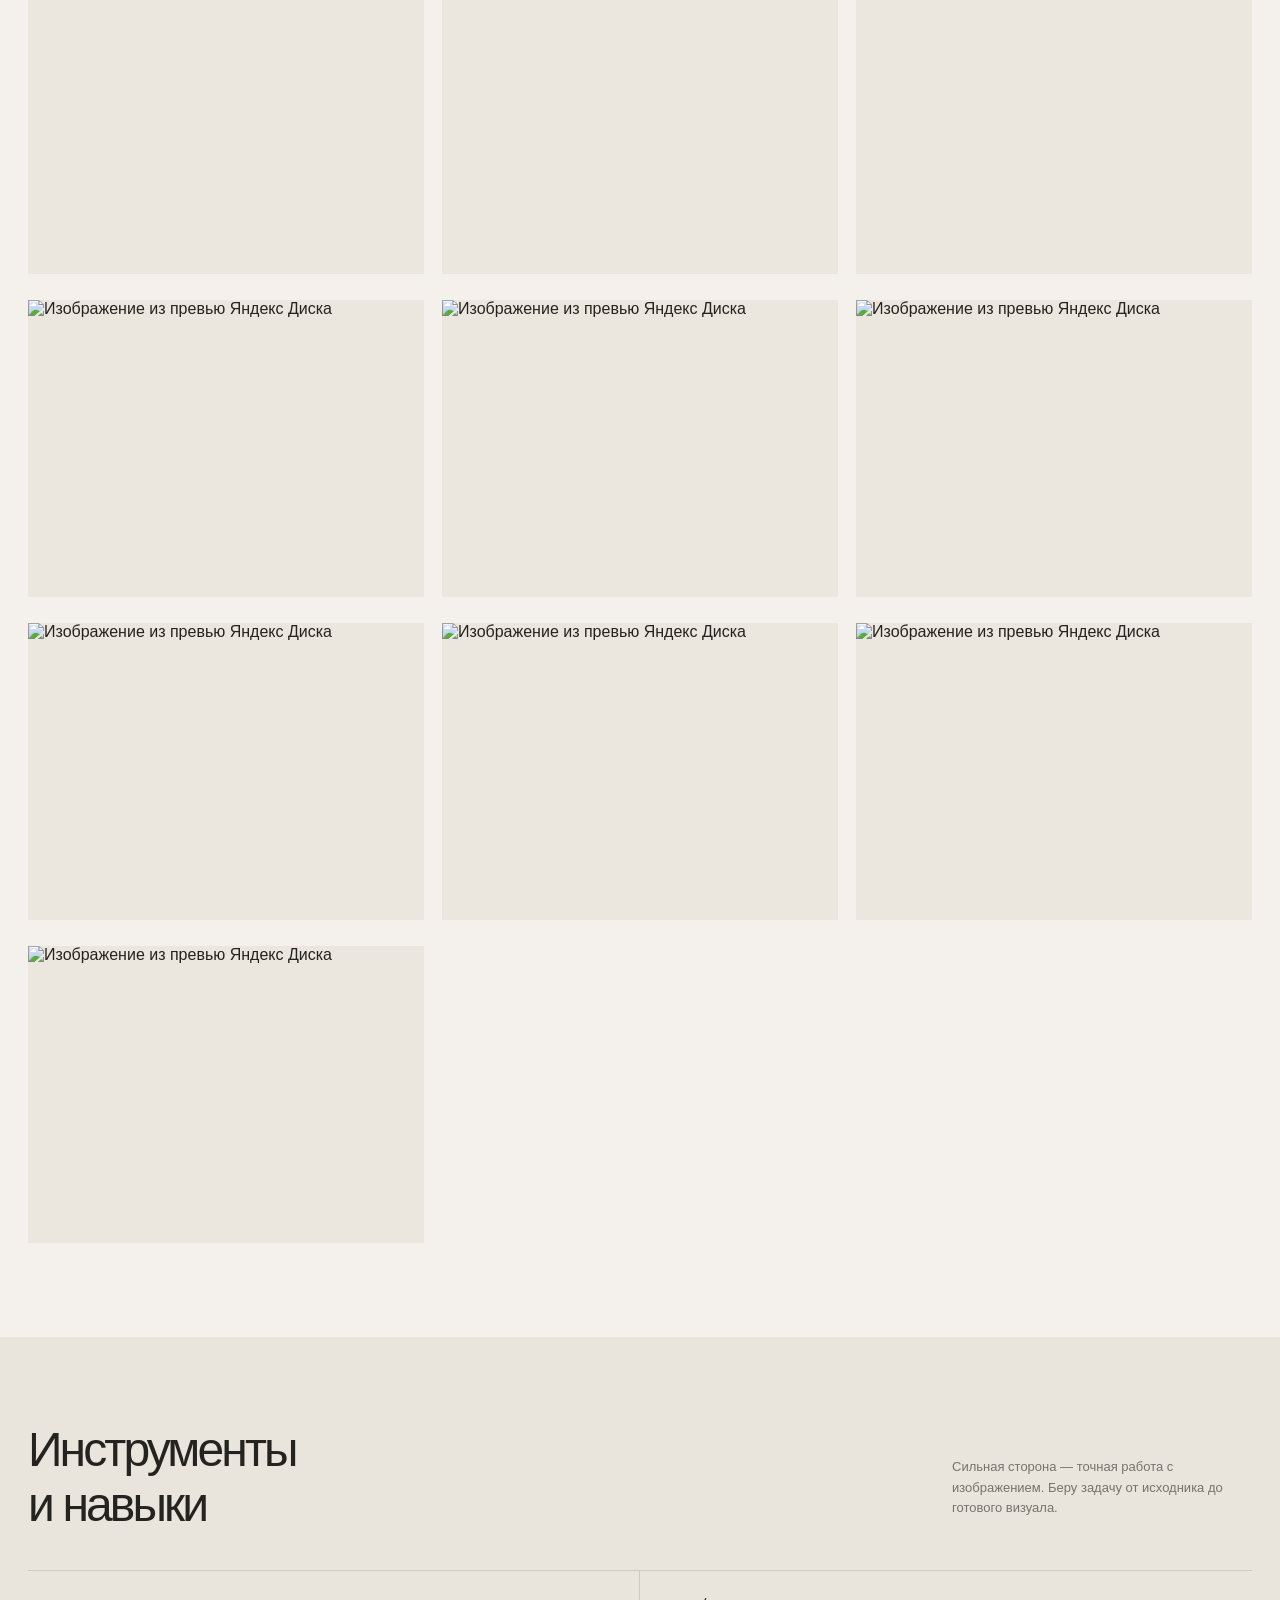
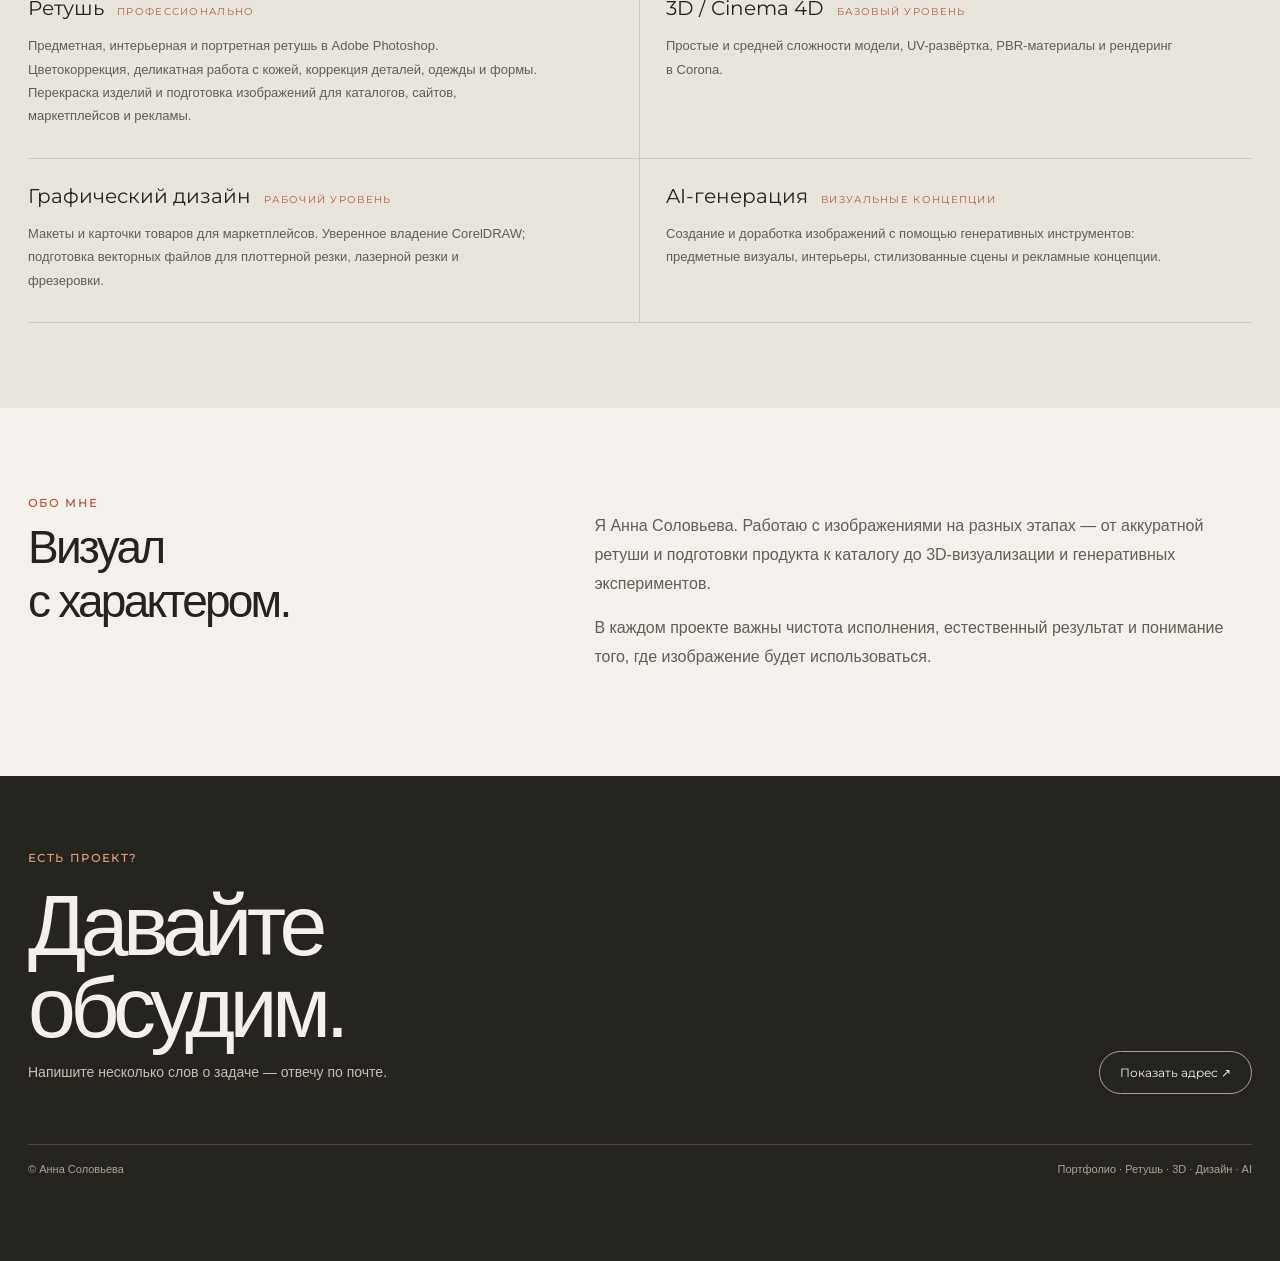
==== commit ef5c217f: "Update index.html" ====
--- a/index.html
+++ b/index.html
@@ -45,14 +45,8 @@
             Ретушь, 3D и цифровые изображения — </br>с вниманием к деталям,
             материалам и настроению.
           </p>
-        </div>
-        <div class="hero-aside">
-          <p>
-            От аккуратной предметной ретуши</br>до выразительных визуальных
-            концепций и 3D-сцен.
-          </p>
           <a class="pill" href="#works">Смотреть проекты ↓</a>
-        </div>
+        </div>        
       </section>
       <section class="wrap section" id="works">
         <div class="section-head">
--- a/style.css
+++ b/style.css
@@ -38,6 +38,12 @@
   font-size: 15px;
   font-weight: 700;
   letter-spacing: 0.03em;
+}
+.wall {
+  background: url(assets/img/wall4.png) no-repeat;
+  background-size: contain;
+  background-position: right;
+  padding: 0;
 }
 .nav {
   font-family: Montserrat-Regular, Arial, sans-serif;
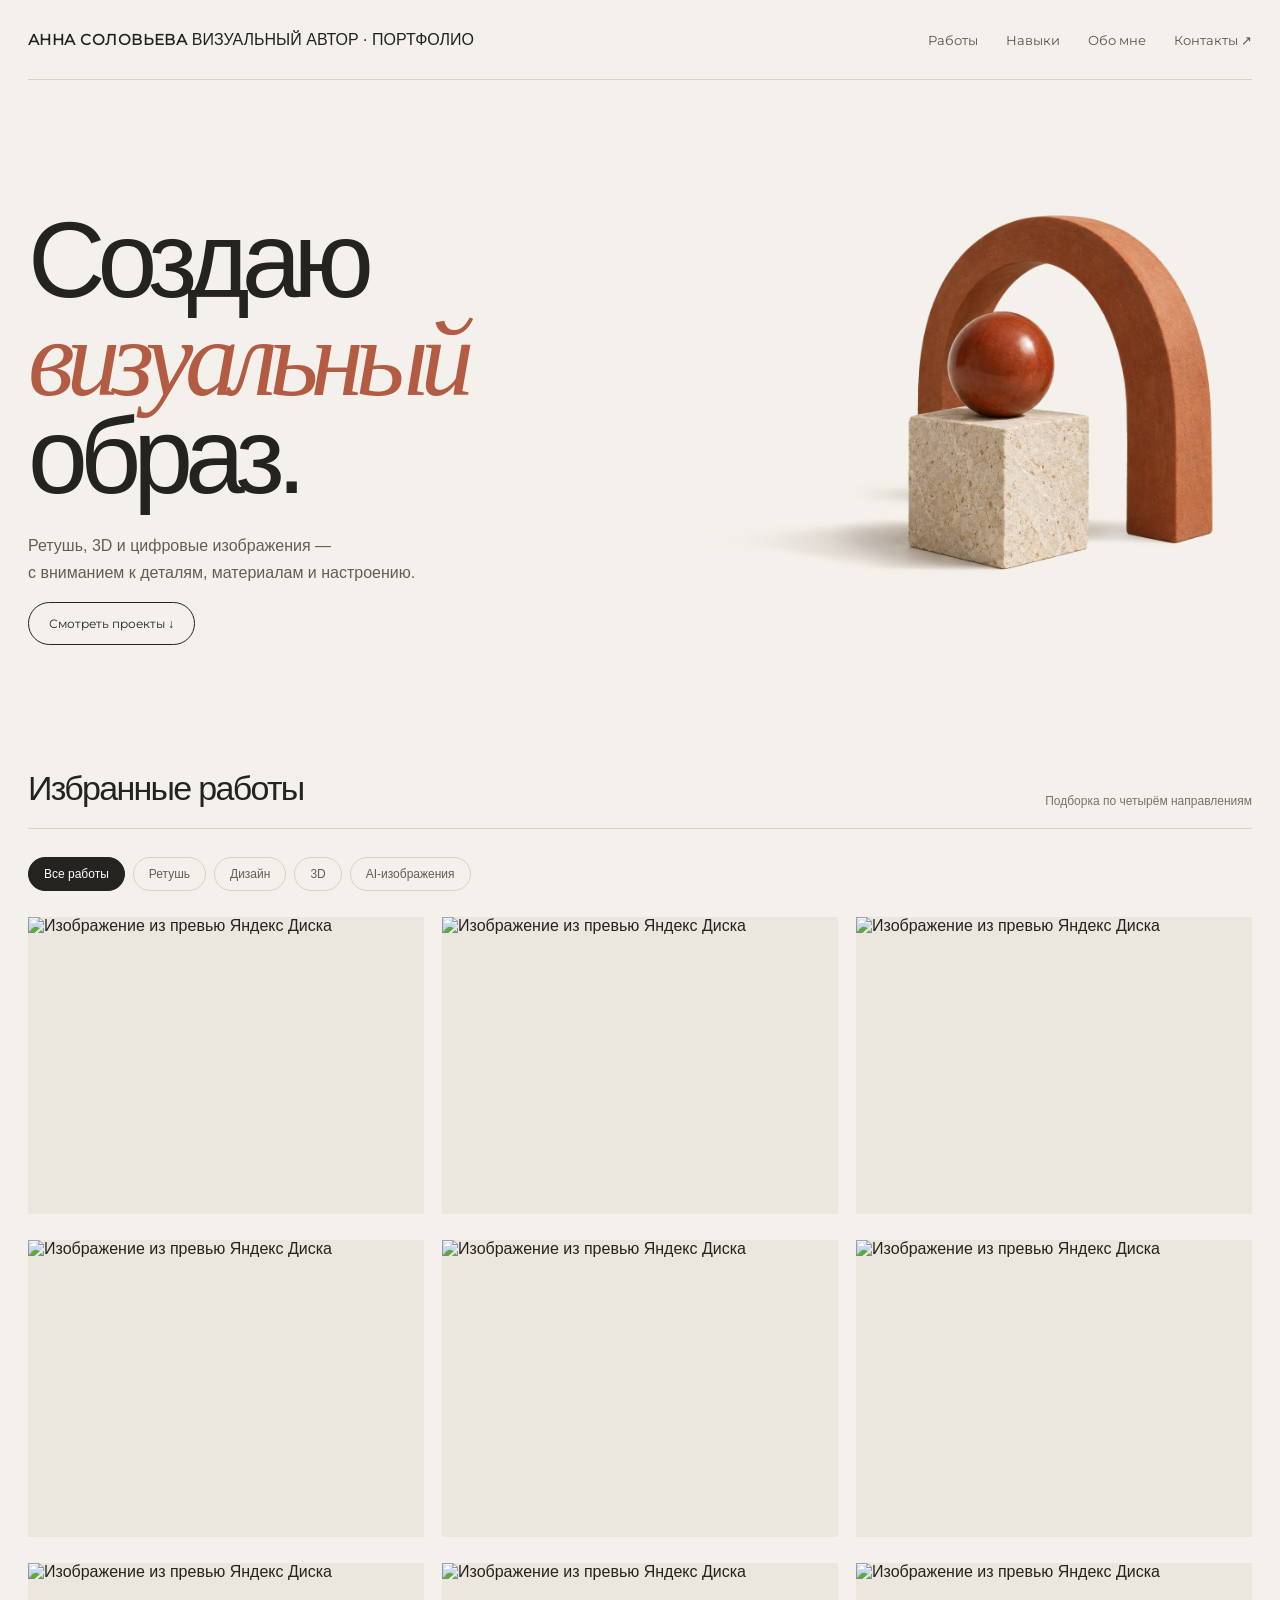
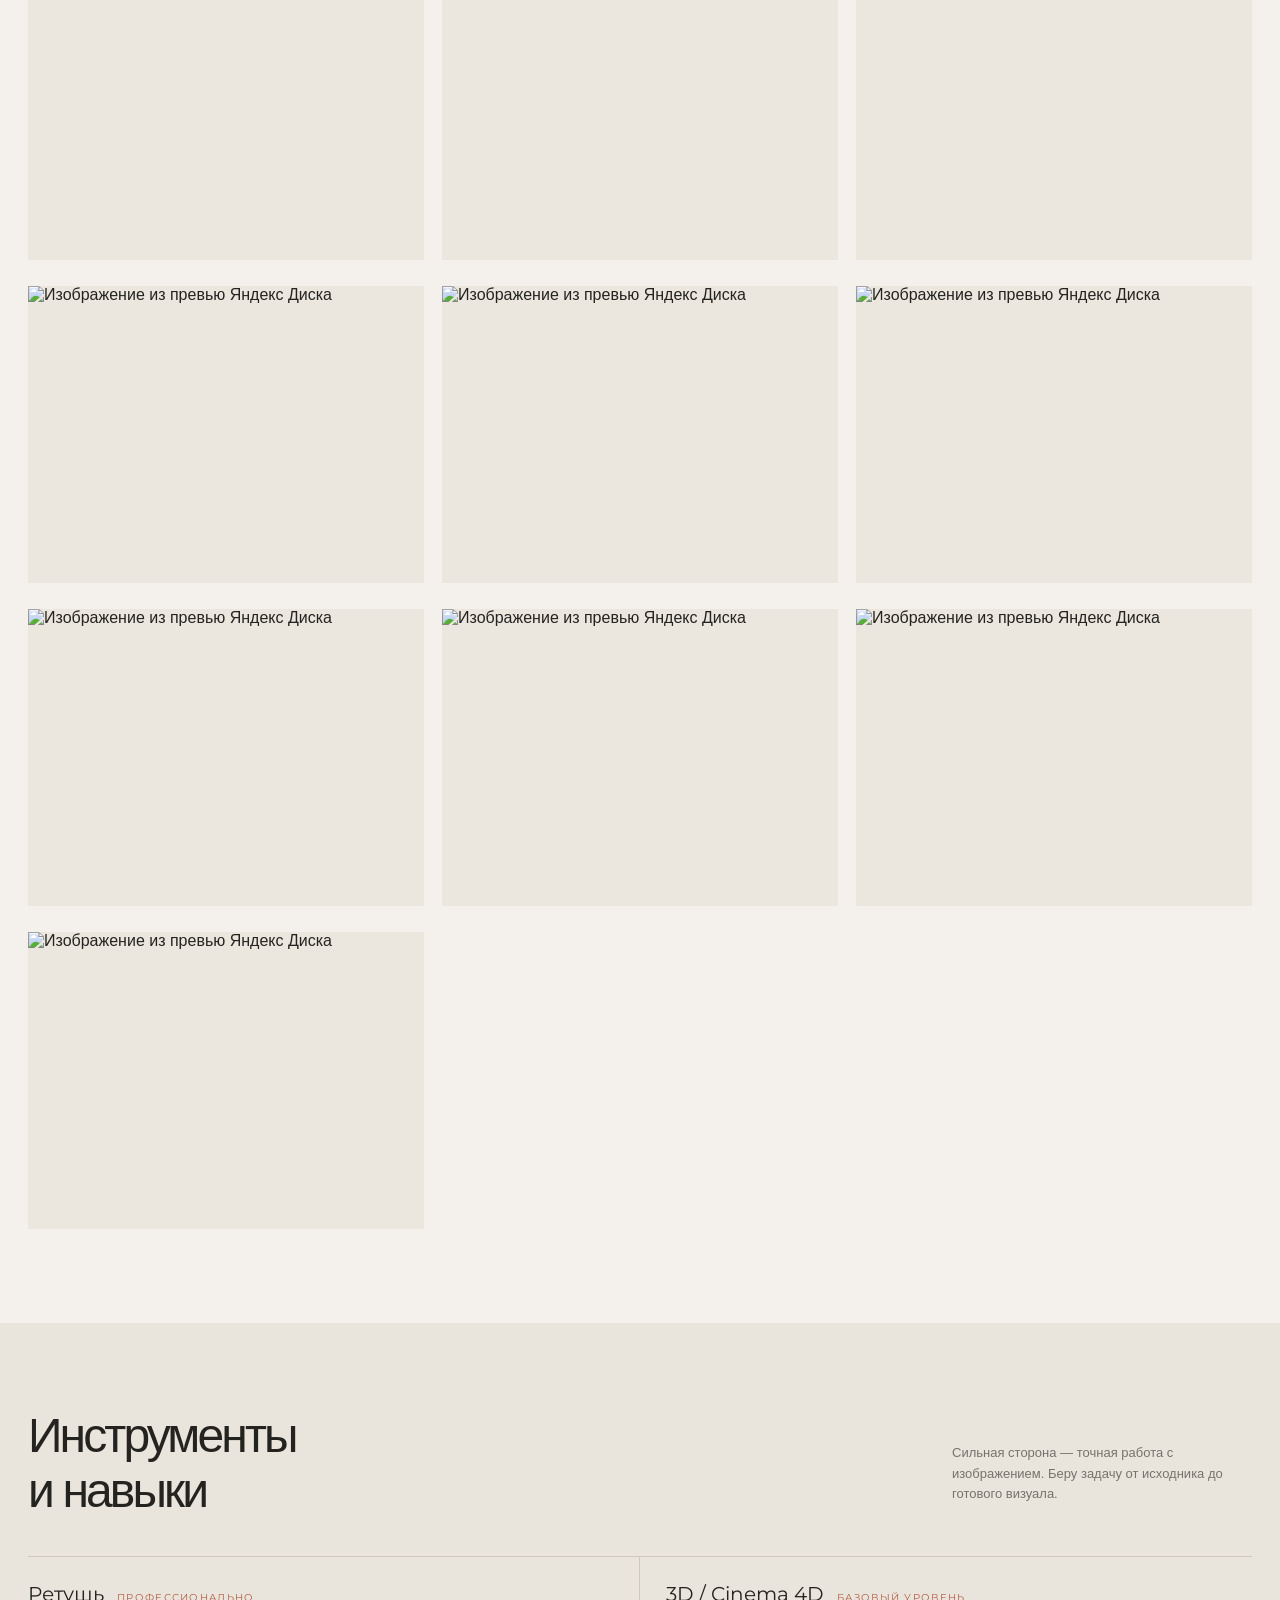
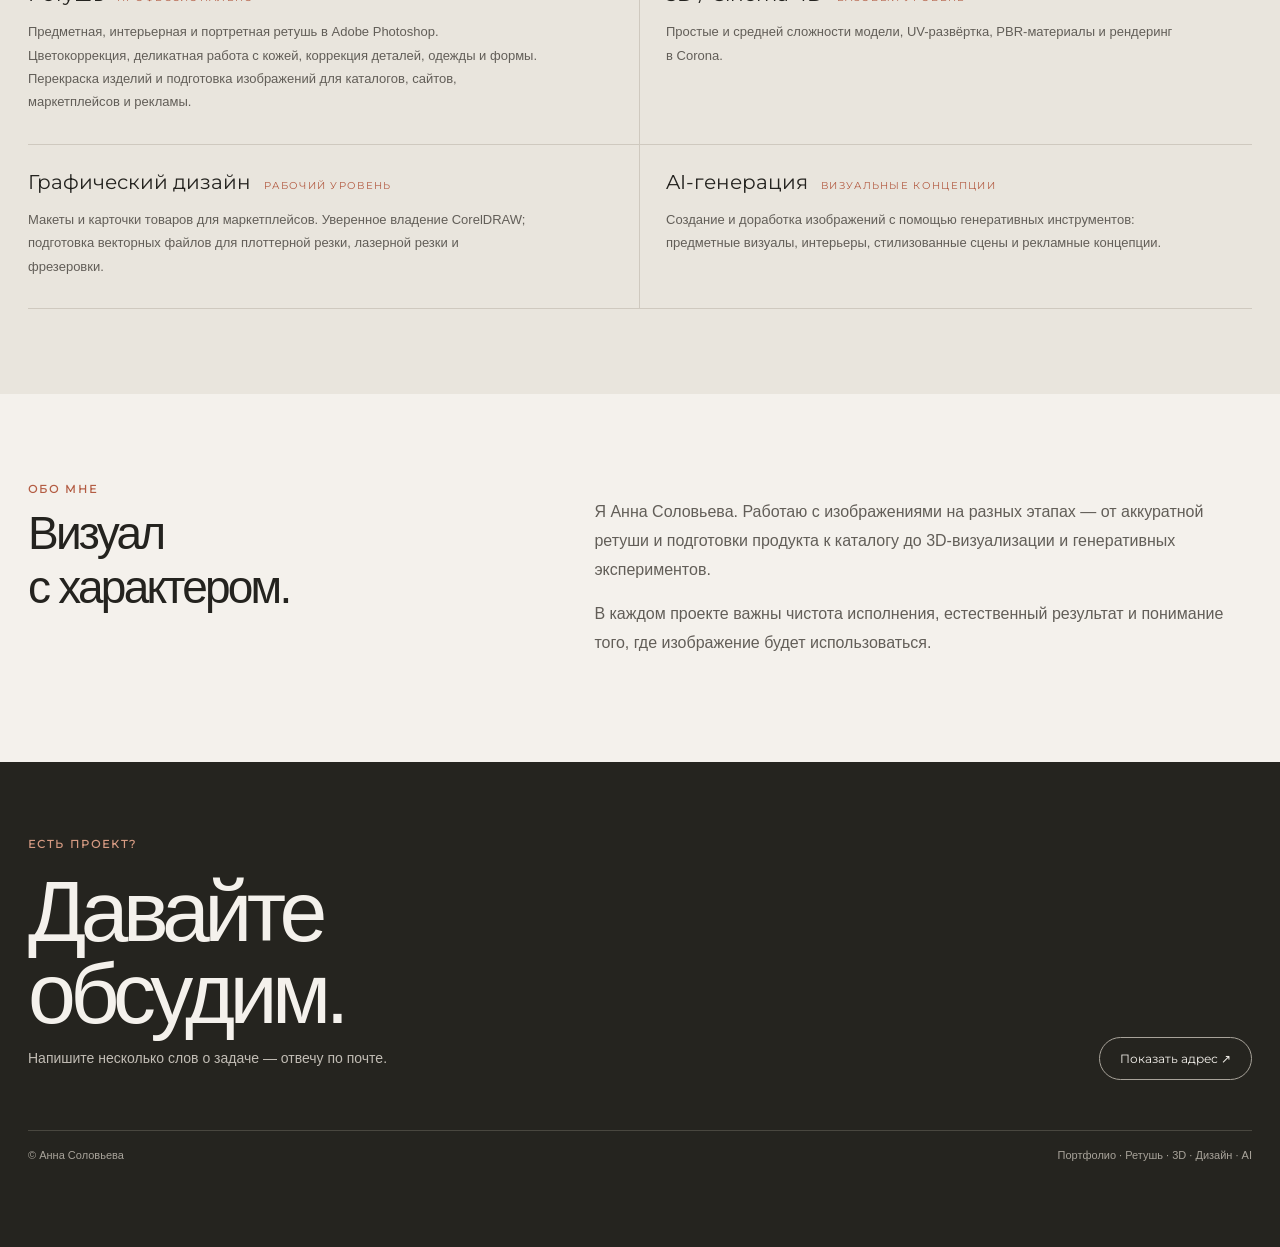
==== commit d09b7923: "Update index.html" ====
--- a/index.html
+++ b/index.html
@@ -14,7 +14,10 @@
   </head>
   <body>
     <header class="wrap top">
-      <a class="brand" href="#top">АННА СОЛОВЬЕВА</a>
+      <div class="brand-line">
+        <a class="brand" href="#top">АННА СОЛОВЬЕВА</a>
+        <span class="header-kicker">ВИЗУАЛЬНЫЙ АВТОР · ПОРТФОЛИО</span>
+      </div>
       <button
         class="menu-toggle"
         type="button"
@@ -38,8 +41,7 @@
     </header>
     <main id="top">
       <section class="wrap hero wall">
-        <div>
-          <div class="eyebrow">Визуальный автор · портфолио</div>
+        <div class="hero-copy">
           <h1>Создаю<br /><span>визуальный</span><br />образ.</h1>
           <p class="intro">
             Ретушь, 3D и цифровые изображения — </br>с вниманием к деталям,
--- a/style.css
+++ b/style.css
@@ -41,7 +41,7 @@
 }
 .wall {
   background: url(assets/img/wall4.png) no-repeat;
-  background-size: contain;
+  background-size: 54% auto;
   background-position: right;
   padding: 0;
 }
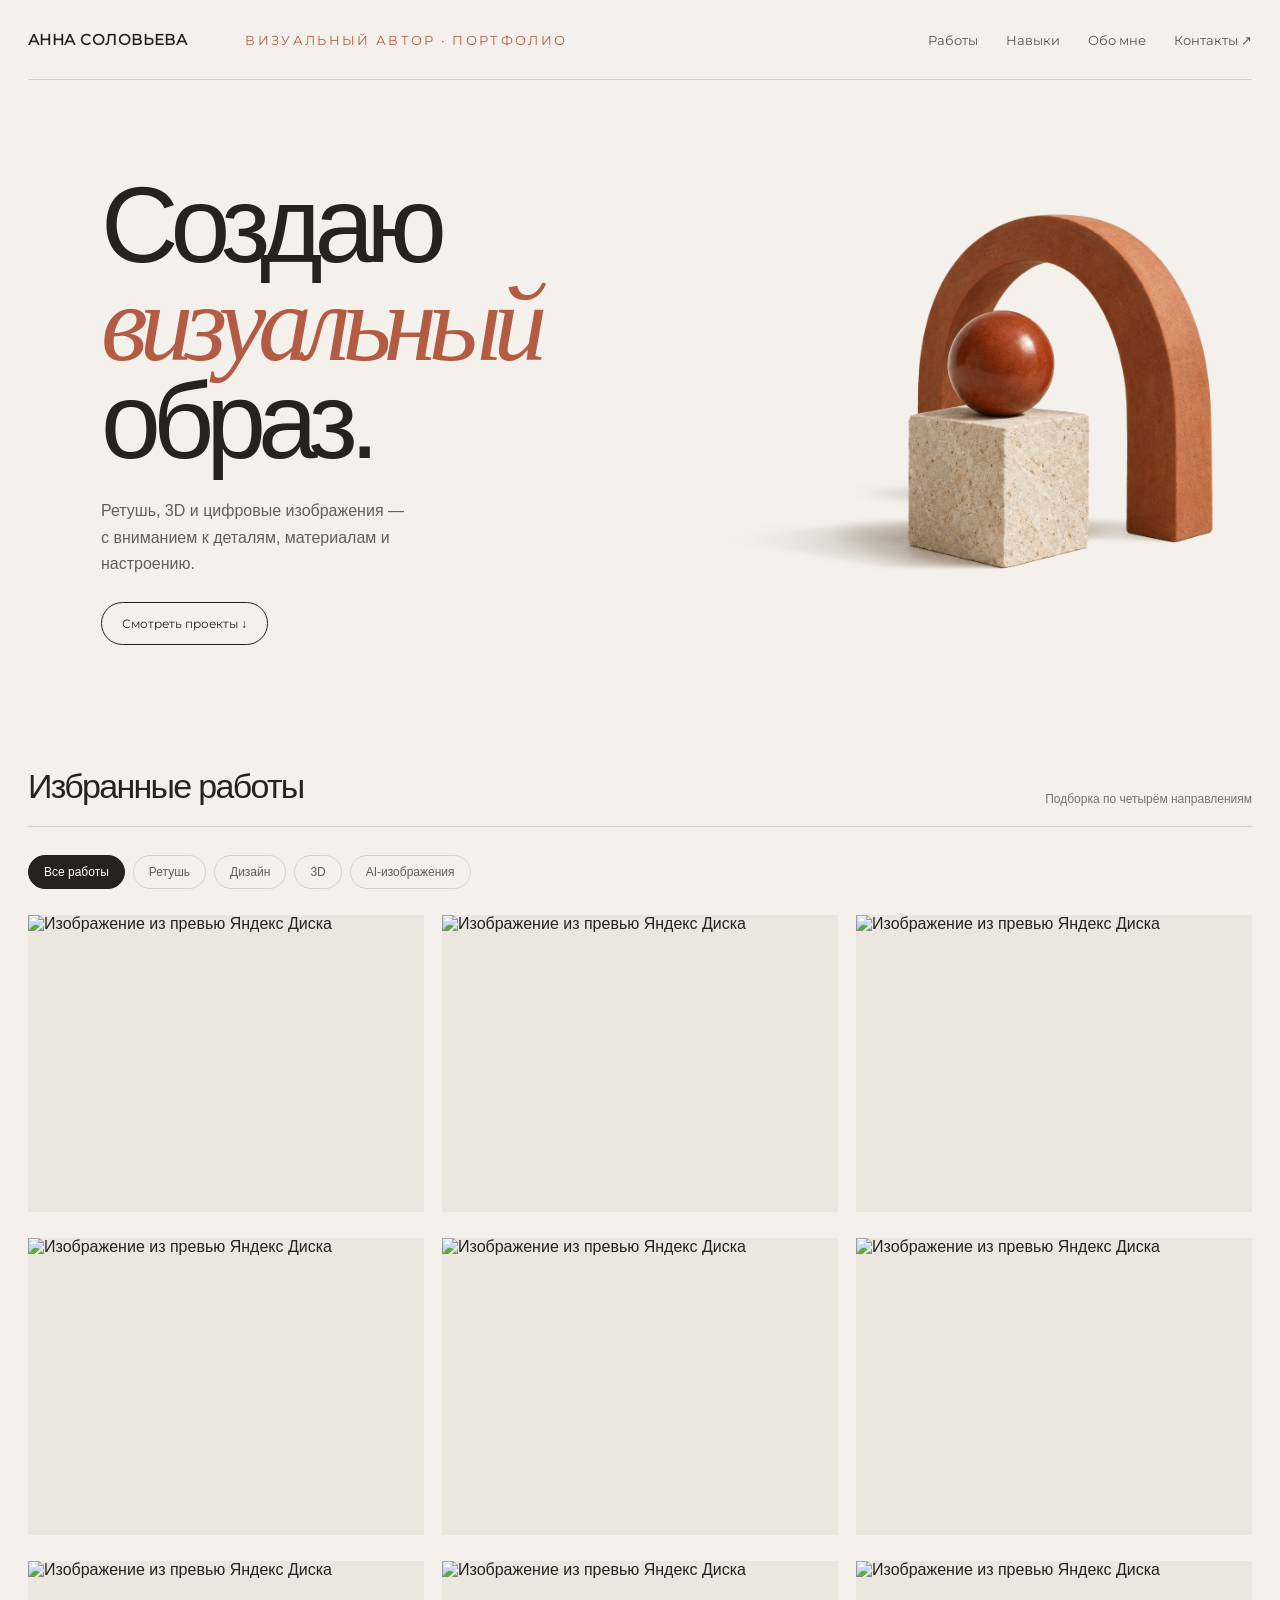
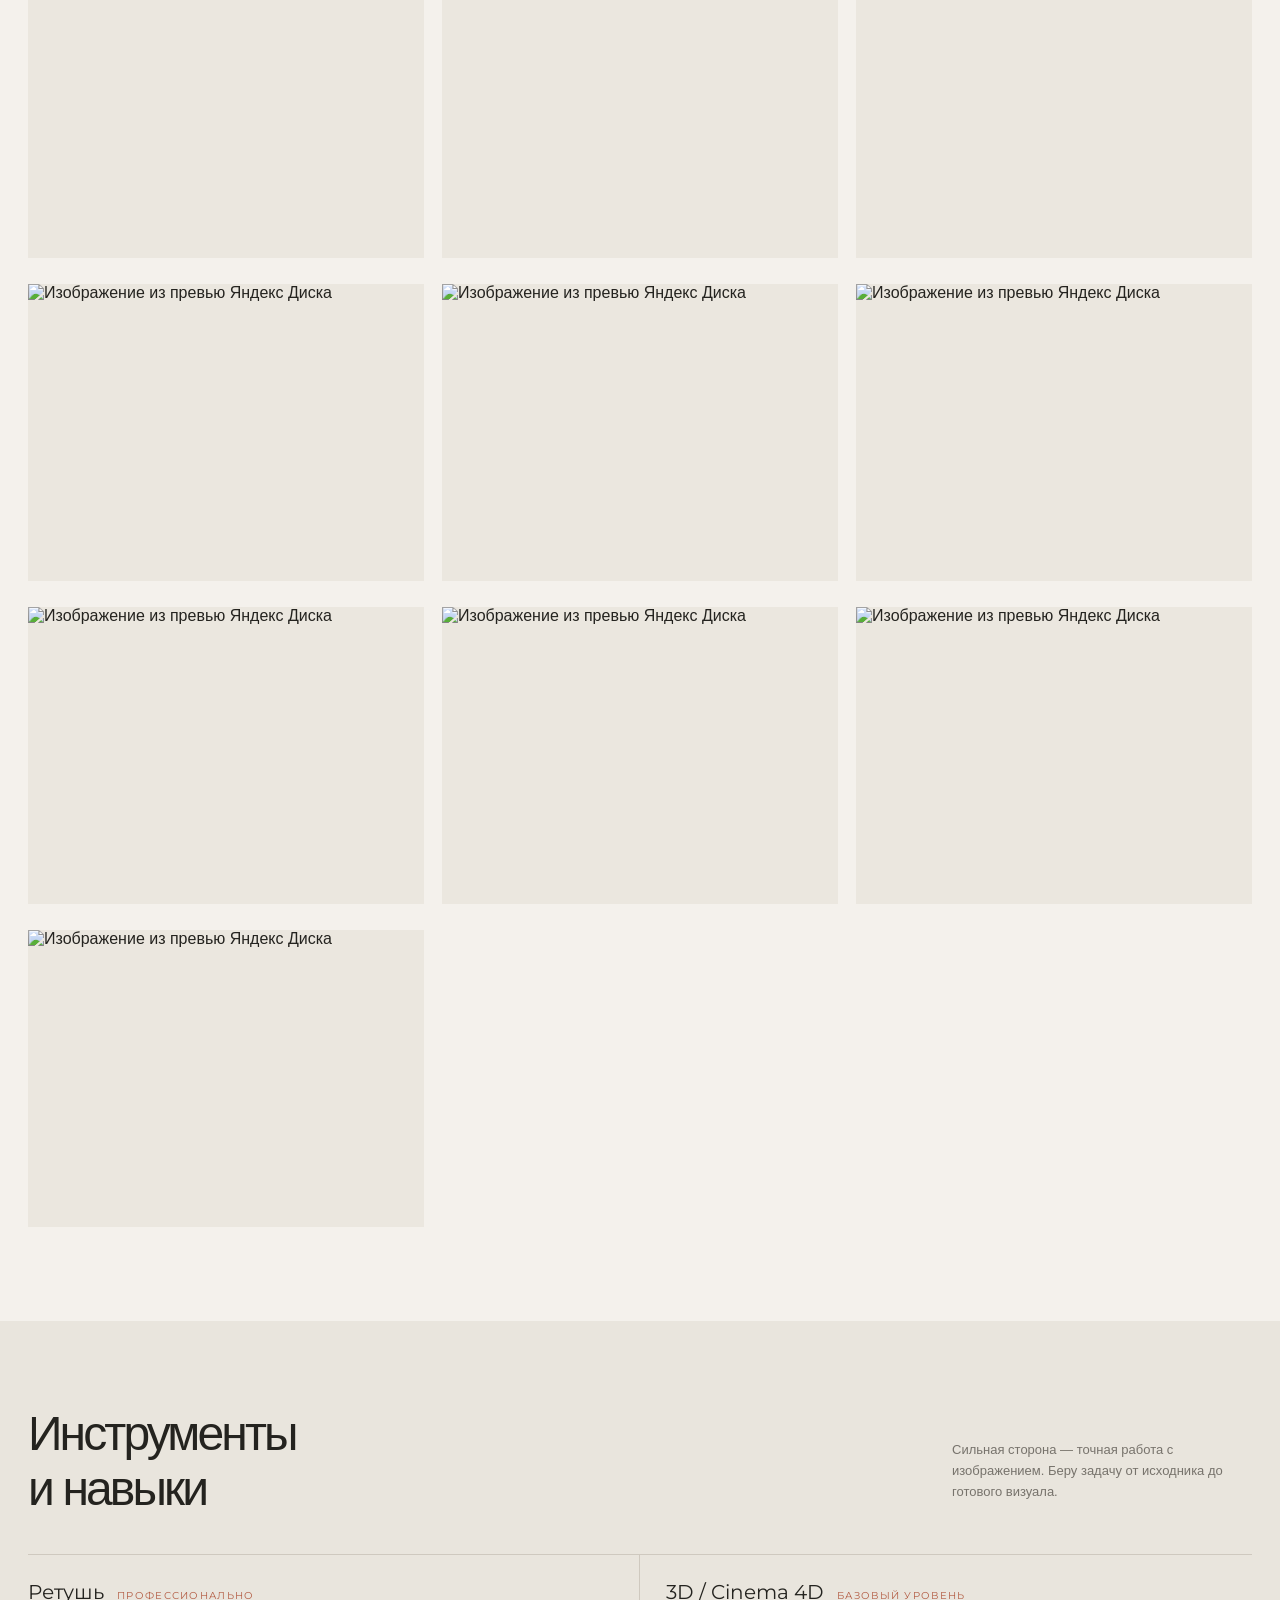
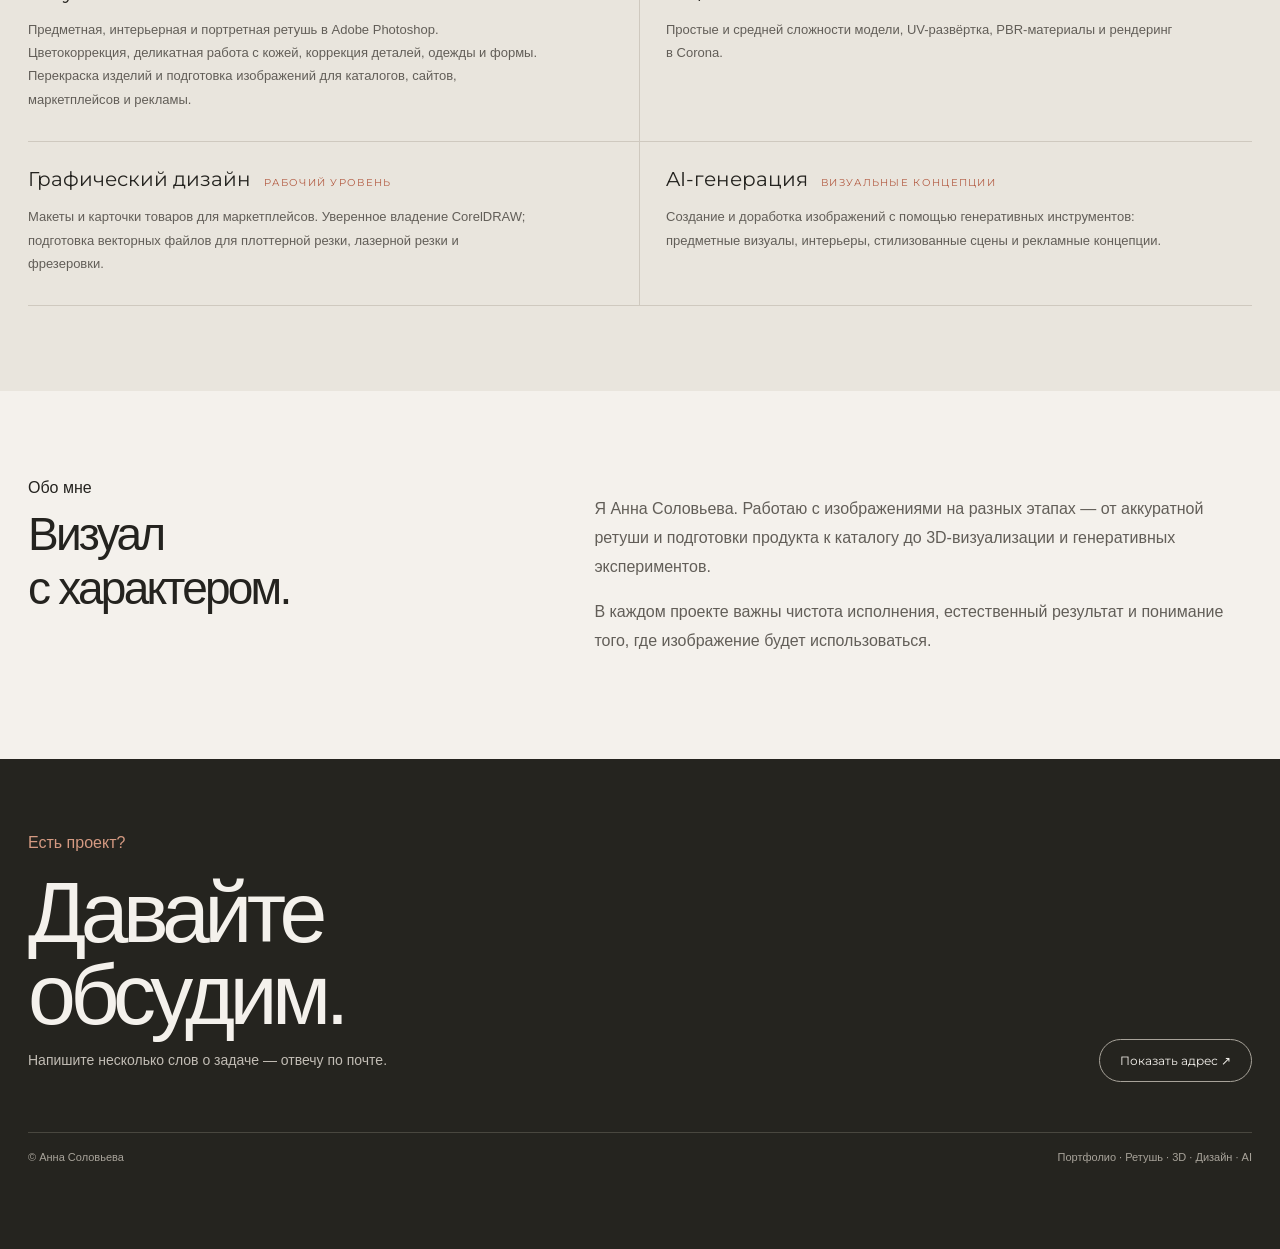
==== commit b6972e1f: "Update index.html" ====
--- a/index.html
+++ b/index.html
@@ -44,8 +44,7 @@
         <div class="hero-copy">
           <h1>Создаю<br /><span>визуальный</span><br />образ.</h1>
           <p class="intro">
-            Ретушь, 3D и цифровые изображения — </br>с вниманием к деталям,
-            материалам и настроению.
+            Ретушь, 3D и цифровые изображения — </br>с вниманием к деталям, материалам и настроению.
           </p>
           <a class="pill" href="#works">Смотреть проекты ↓</a>
         </div>        
--- a/style.css
+++ b/style.css
@@ -56,20 +56,31 @@
 .footer a:hover {
   color: var(--accent);
 }
+.brand-line {
+  display: flex;
+  align-items: center;
+  gap: 58px;
+}
+
+.header-kicker {
+  font-family: Montserrat-Regular, Arial, sans-serif;
+  color: var(--accent);
+  font-size: 13px;
+  letter-spacing: 0.18em;
+}
 .hero {
-  padding: 110px 0 72px;
+  padding: 75px 0 70px;
   display: grid;
   grid-template-columns: 1.25fr 0.75fr;
   gap: 8vw;
   align-items: end;
 }
-.eyebrow {
-  font-family: Montserrat-Regular, Arial, sans-serif;
-  text-transform: uppercase;
-  letter-spacing: 0.18em;
-  font-size: 11px;
-  color: var(--accent);
-  font-weight: 700;
+.hero-copy {
+  position: relative;
+  z-index: 1;
+  width: 55%;
+  max-width: 620px;
+  margin-left: clamp(0px, 5.7vw, 88px);
 }
 .hero h1 {
   font-size: clamp(54px, 8.4vw, 112px);
@@ -88,7 +99,8 @@
   font-size: 16px;
   line-height: 1.65;
   color: #625e58;
-  max-width: 470px;
+  max-width: 500px;
+  margin-bottom: 24px;
 }
 .hero-aside {
   padding-bottom: 5px;
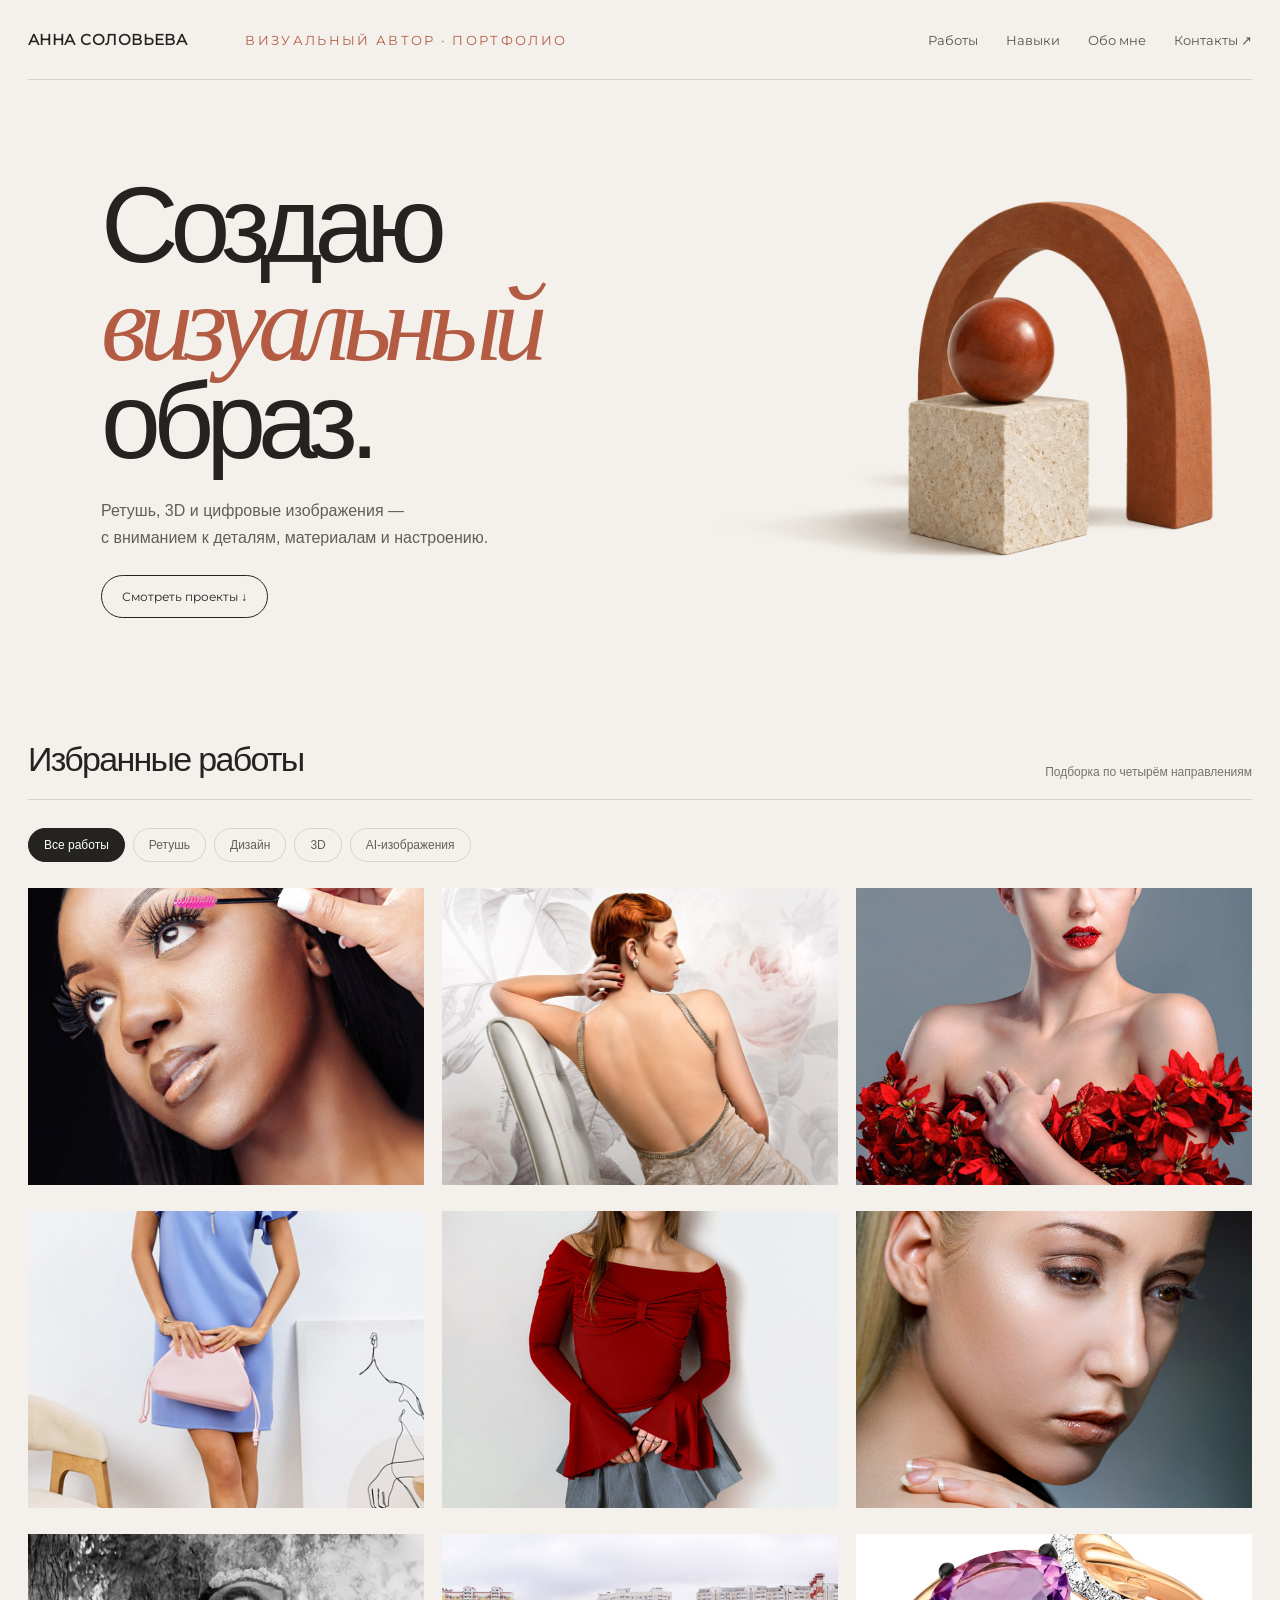
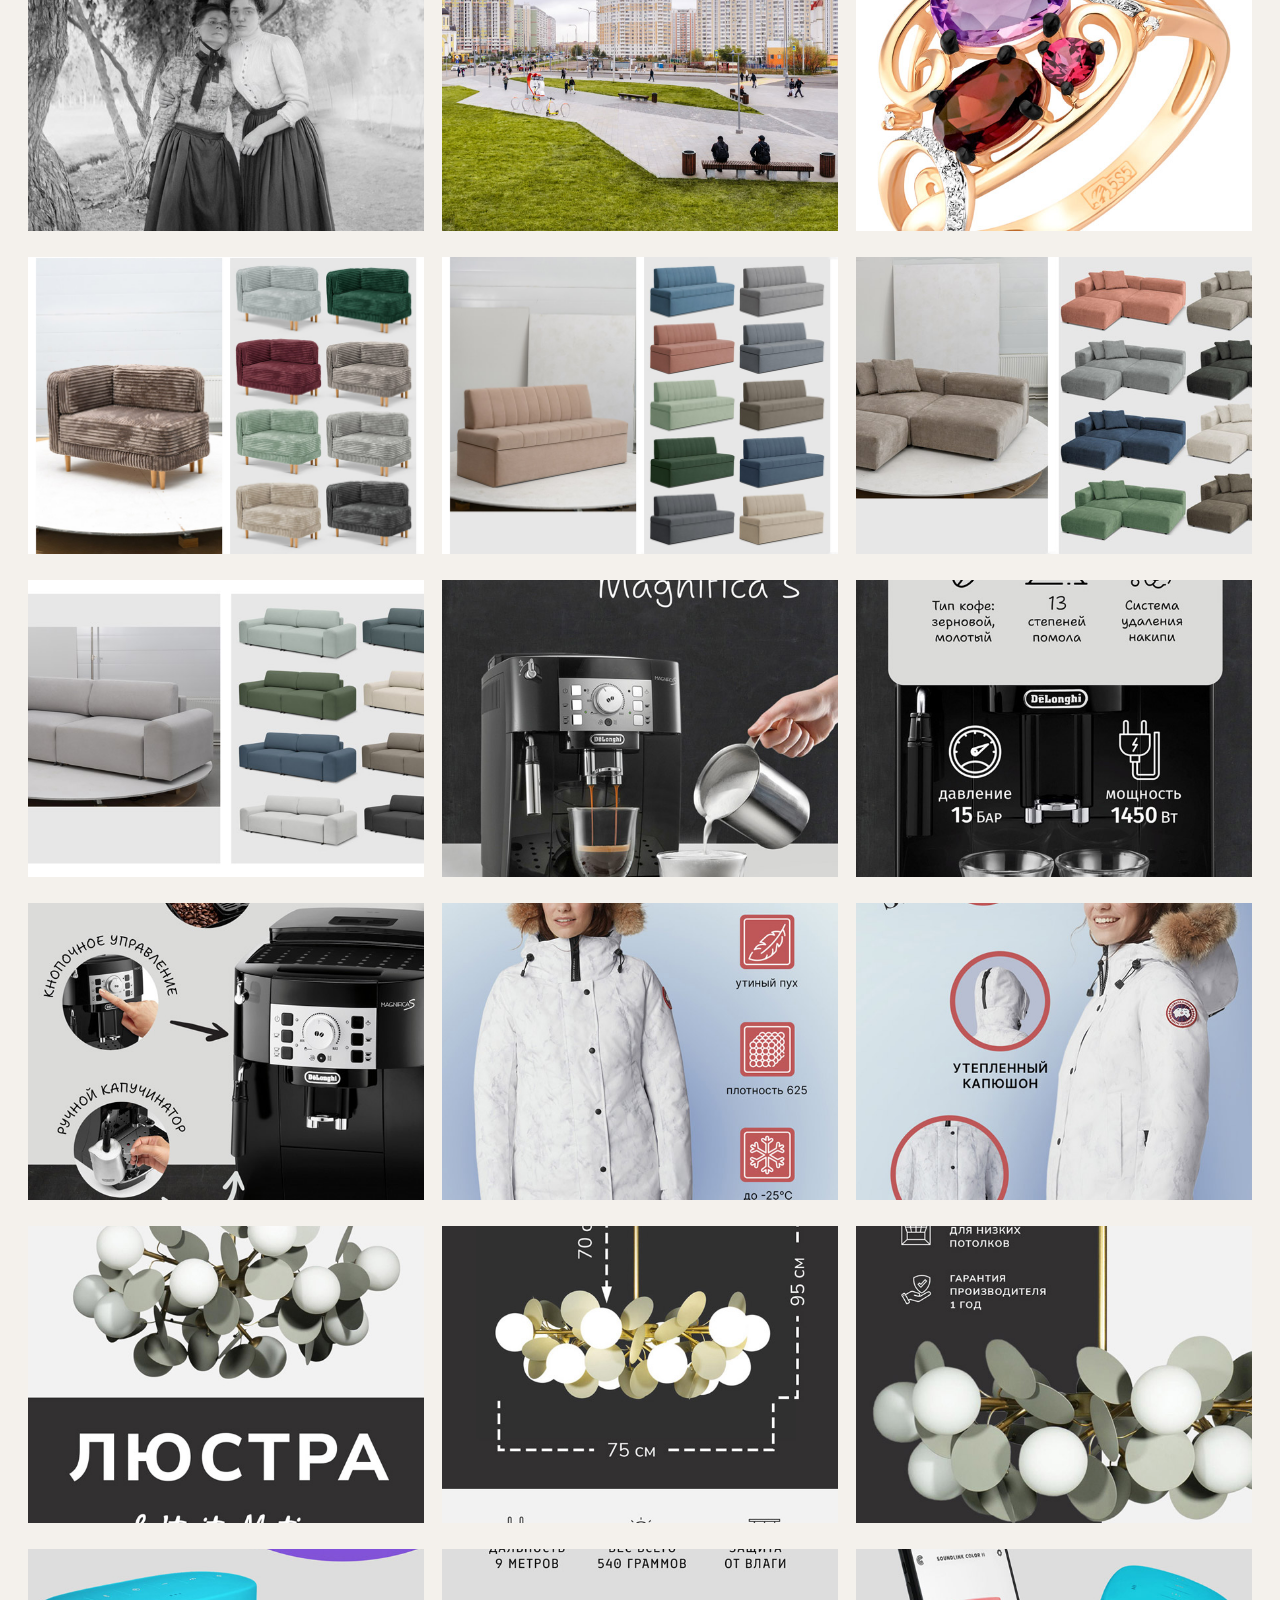
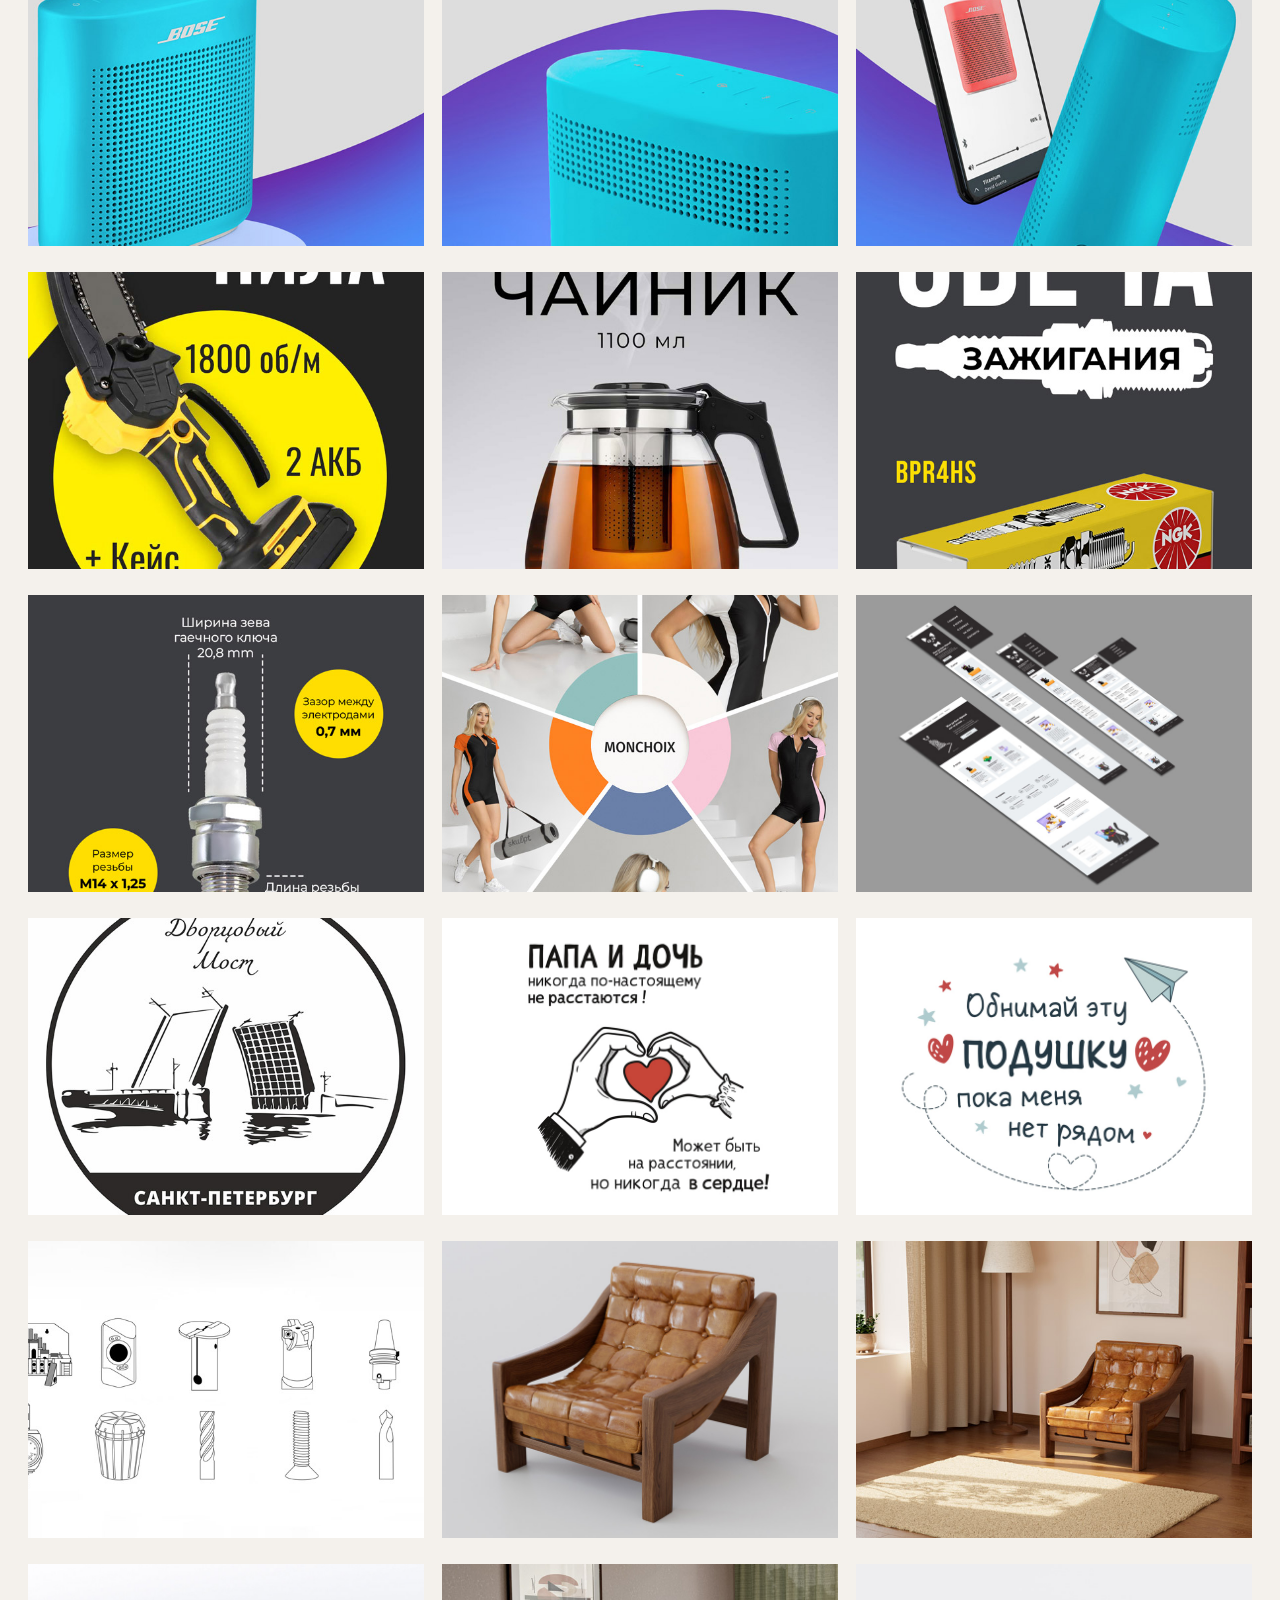
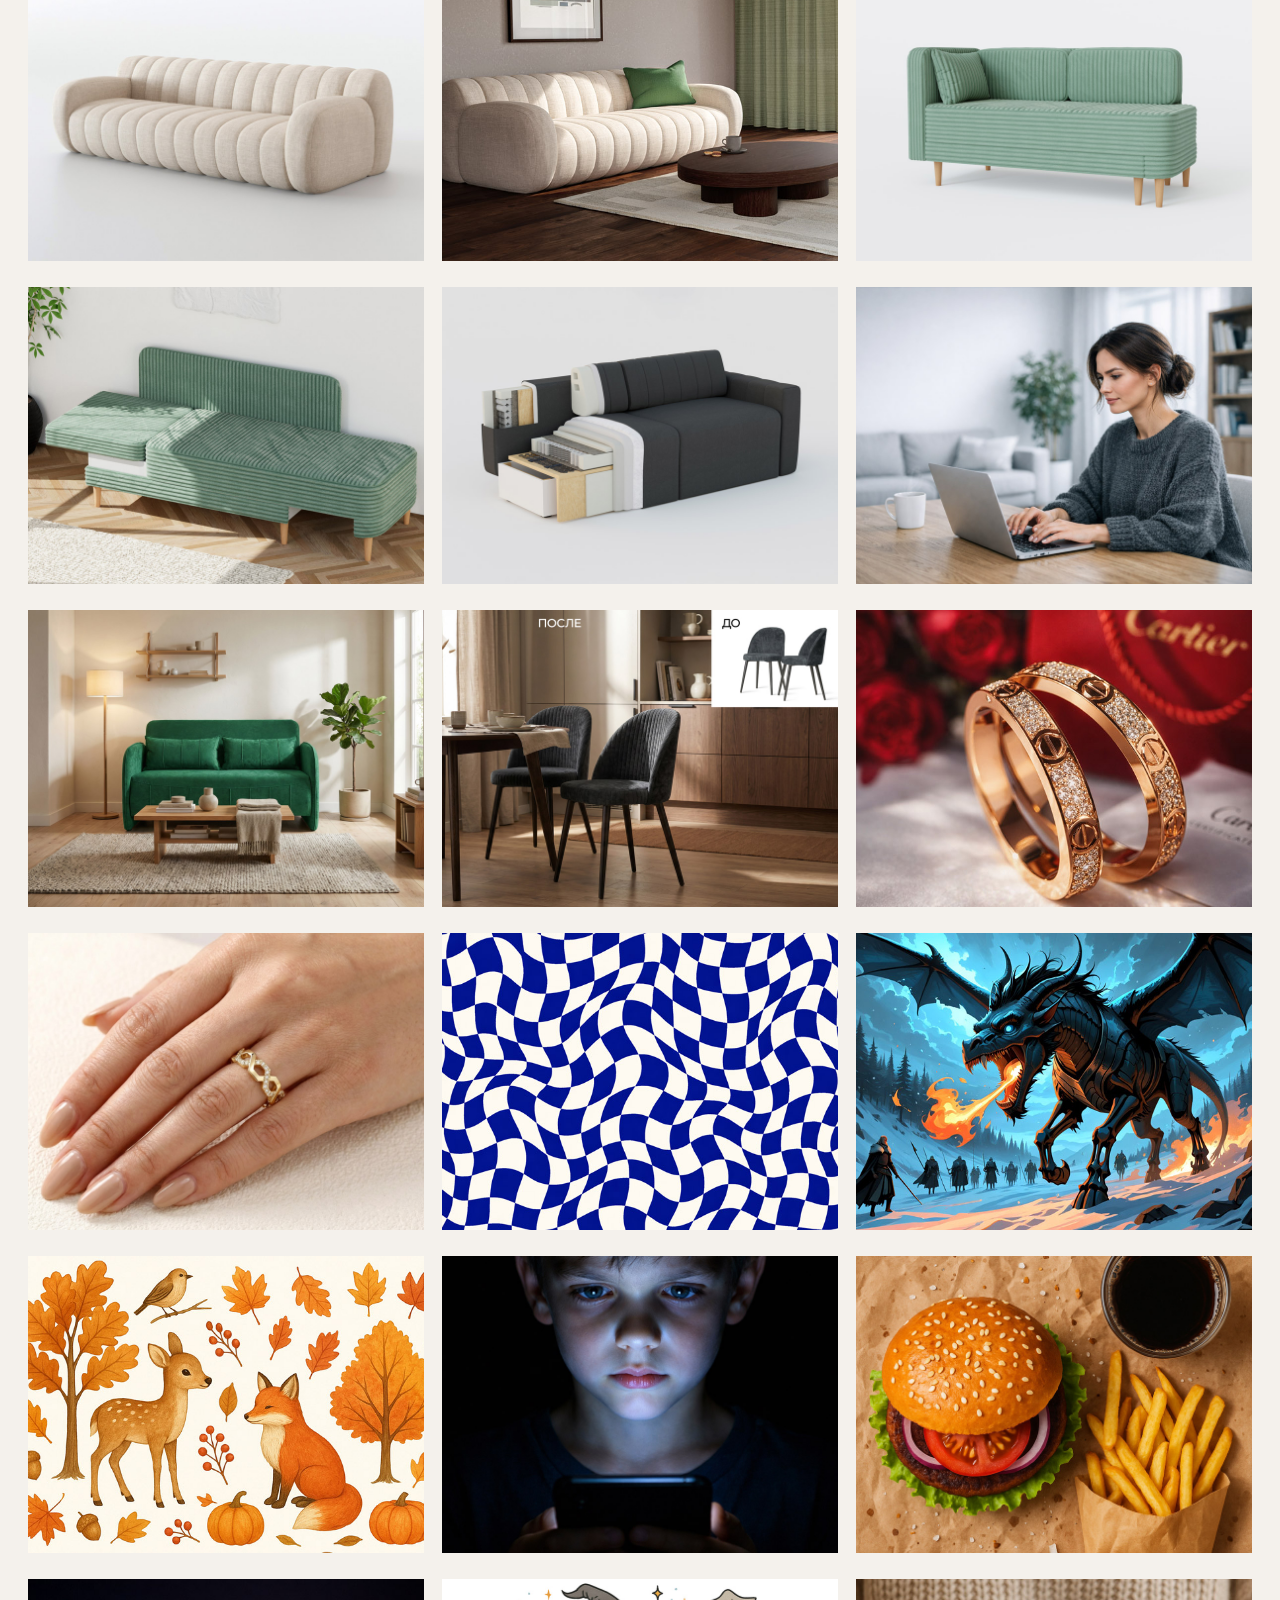
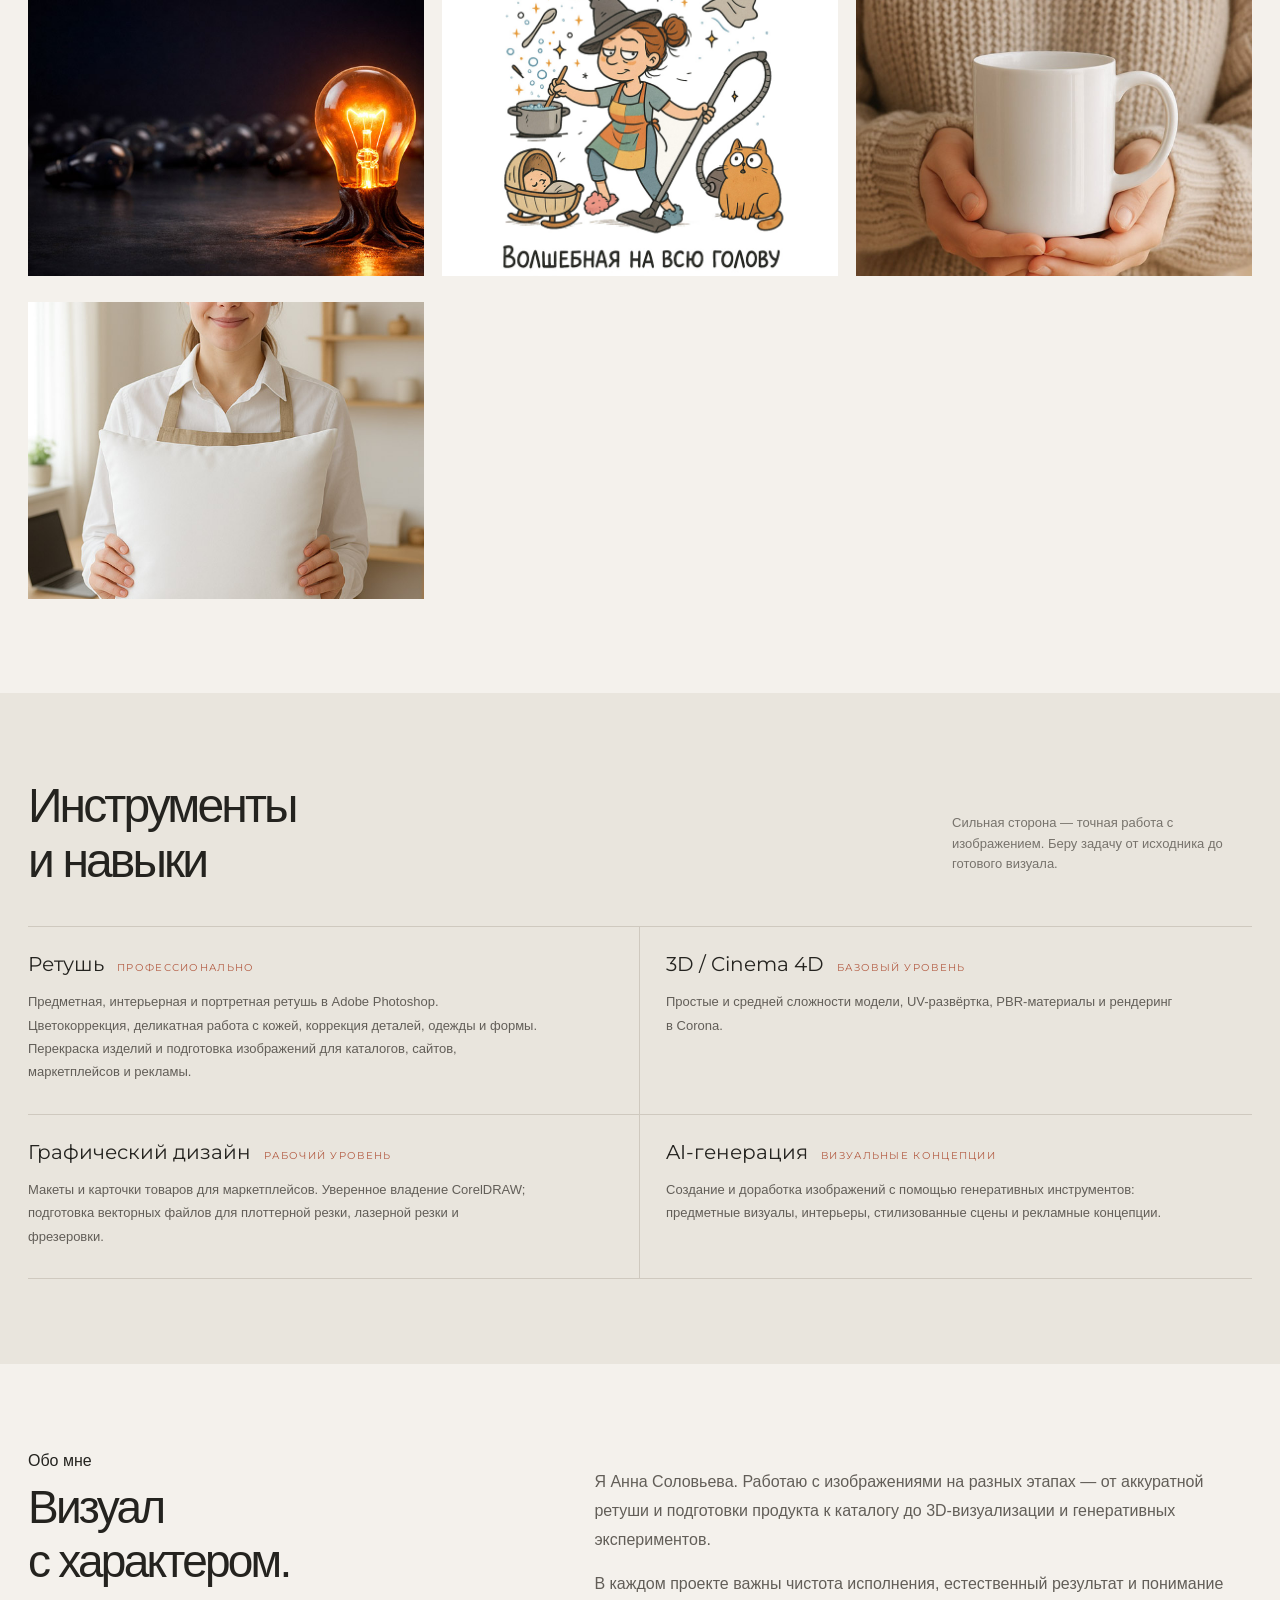
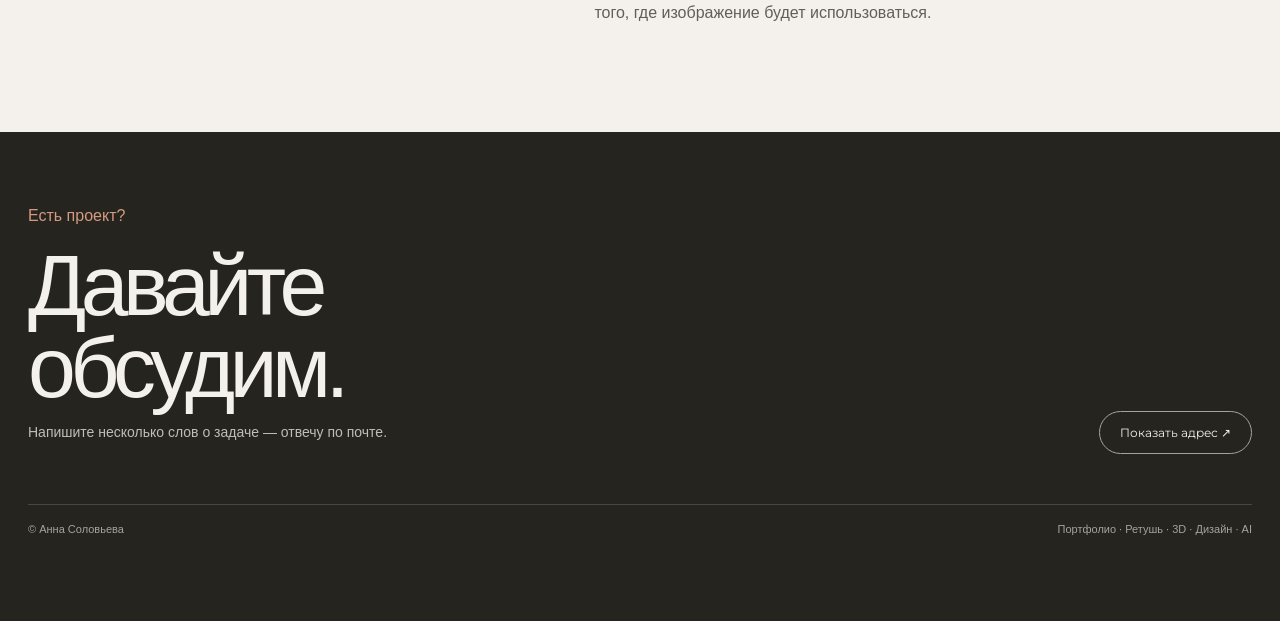
==== commit 3f849de2: "Update index.html" ====
--- a/index.html
+++ b/index.html
@@ -159,127 +159,6 @@
       ><button class="prev" aria-label="Предыдущее">‹</button
       ><img alt="" /><button class="next" aria-label="Следующее">›</button>
     </div>
-    <script>
-      const works = [
-        ["retouch", "01.jpg"],
-        ["retouch", "02.jpg"],
-        ["retouch", "03.jpg"],
-        ["retouch", "04.jpg"],
-        ["design", "01.jpg"],
-        ["design", "02.jpg"],
-        ["design", "03.jpg"],
-        ["design", "04.jpg"],
-        ["3d", "01.jpg"],
-        ["3d", "02.jpg"],
-        ["3d", "03.jpg"],
-        ["3d", "04.jpg"],
-        ["ai", "01.jpg"],
-        ["ai", "02.jpg"],
-        ["ai", "03.jpg"],
-        ["ai", "04.jpg"],
-      ];
-      const grid = document.querySelector("#gallery");
-      let visible = [];
-      function draw(filter = "all") {
-        grid.innerHTML = "";
-        visible = works.filter((w) => filter === "all" || w[0] === filter);
-        visible.forEach((w, i) => {
-          let el = document.createElement("article");
-          el.className = "item";
-          el.innerHTML = `<div class="photo"><img loading="lazy" src="assets/yandex-previews/${w[0]}/${w[1]}" alt="Изображение из превью Яндекс Диска"></div>`;
-          el.onclick = () => openModal(i);
-          grid.append(el);
-        });
-      }
-      document.querySelectorAll(".filter").forEach(
-        (b) =>
-          (b.onclick = () => {
-            document.querySelector(".filter.active").classList.remove("active");
-            b.classList.add("active");
-            draw(b.dataset.filter);
-          }),
-      );
-      const modal = document.querySelector("#modal"),
-        mimg = modal.querySelector("img");
-      let current = 0;
-      function openModal(i) {
-        current = i;
-        showModal();
-        modal.classList.add("open");
-        document.body.style.overflow = "hidden";
-      }
-      function showModal() {
-        const w = visible[current];
-        mimg.src = `assets/yandex-previews/${w[0]}/${w[1]}`;
-        mimg.alt = "Работа в портфолио";
-      }
-      function step(n) {
-        current = (current + n + visible.length) % visible.length;
-        showModal();
-      }
-      modal.querySelector(".close").onclick = () => {
-        modal.classList.remove("open");
-        document.body.style.overflow = "";
-      };
-      modal.querySelector(".prev").onclick = () => step(-1);
-      modal.querySelector(".next").onclick = () => step(1);
-      modal.onclick = (e) => {
-        if (e.target === modal) modal.querySelector(".close").click();
-      };
-      document.addEventListener("keydown", (e) => {
-        if (!modal.classList.contains("open")) return;
-        if (e.key === "Escape") modal.querySelector(".close").click();
-        if (e.key === "ArrowRight") step(1);
-        if (e.key === "ArrowLeft") step(-1);
-      });
-      const menuButton = document.querySelector(".menu-toggle");
-      const siteNav = document.querySelector("#site-nav");
-      function closeMenu() {
-        menuButton.classList.remove("is-open");
-        menuButton.setAttribute("aria-expanded", "false");
-        menuButton.setAttribute("aria-label", "Открыть меню");
-        siteNav.classList.remove("is-open");
-        document.querySelector(".top").classList.remove("menu-open");
-        document.body.style.overflow = "";
-      }
-      menuButton.onclick = () => {
-        const isOpen = menuButton.getAttribute("aria-expanded") === "true";
-        menuButton.classList.toggle("is-open", !isOpen);
-        siteNav.classList.toggle("is-open", !isOpen);
-        document.querySelector(".top").classList.toggle("menu-open", !isOpen);
-        document.body.style.overflow = isOpen ? "" : "hidden";
-        menuButton.setAttribute("aria-expanded", String(!isOpen));
-        menuButton.setAttribute(
-          "aria-label",
-          isOpen ? "Открыть меню" : "Закрыть меню",
-        );
-        if (!isOpen) siteNav.querySelector("a").focus();
-      };
-      siteNav.querySelector(".nav-close").onclick = closeMenu;
-      siteNav
-        .querySelectorAll("a")
-        .forEach((link) => (link.onclick = closeMenu));
-      document.addEventListener("keydown", (e) => {
-        if (e.key === "Escape") closeMenu();
-      });
-
-      const toTop = document.querySelector(".to-top");
-      function updateToTop() {
-        toTop.classList.toggle("is-visible", window.scrollY > 420);
-      }
-      window.addEventListener("scroll", updateToTop, { passive: true });
-      updateToTop();
-      toTop.onclick = () => window.scrollTo({ top: 0, behavior: "smooth" });
-
-      draw();
-      const mail = ["solovann83", "yandex.ru"].join("@");
-      document.querySelector("#emailLink").onclick = (e) => {
-        e.preventDefault();
-        const a = e.currentTarget;
-        a.href = "mailto:" + mail;
-        a.textContent = mail + " ↗";
-        window.location.href = a.href;
-      };
-    </script>
+    <script src="script.js" defer></script>
   </body>
 </html>
--- a/style.css
+++ b/style.css
@@ -56,6 +56,14 @@
 .footer a:hover {
   color: var(--accent);
 }
+/* Full-screen mobile navigation */
+.menu-toggle {
+  display: none;
+}
+.mobile-nav-head,
+.mobile-nav-foot {
+  display: none;
+}
 .brand-line {
   display: flex;
   align-items: center;
@@ -78,7 +86,7 @@
 .hero-copy {
   position: relative;
   z-index: 1;
-  width: 55%;
+  width: 65%;
   max-width: 620px;
   margin-left: clamp(0px, 5.7vw, 88px);
 }
@@ -357,6 +365,41 @@
 .email-text {
   user-select: none;
 }
+/* Scroll-to-top control */
+  .to-top {
+    position: fixed;
+    z-index: 8;
+    right: 26px;
+    bottom: 26px;
+    width: 46px;
+    height: 46px;
+    border: 1px solid rgba(244, 241, 236, 0.55);
+    border-radius: 50%;
+    background: var(--ink);
+    color: var(--bg);
+    font:
+      24px/1 Arial,
+      sans-serif;
+    cursor: pointer;
+    opacity: 0;
+    visibility: hidden;
+    pointer-events: none;
+    transform: translateY(8px);
+    transition:
+      opacity 0.2s ease,
+      transform 0.2s ease,
+      visibility 0.2s ease,
+      background 0.2s ease;
+  }
+  .to-top.is-visible {
+    opacity: 1;
+    visibility: visible;
+    pointer-events: auto;
+    transform: translateY(0);
+  }
+  .to-top:hover {
+    background: var(--accent);
+  }
 @media (max-width: 760px) {
   .wrap {
     width: calc(100% - 36px);
@@ -370,13 +413,24 @@
   .nav a:first-child {
     display: none;
   }
+  .wall {
+    background-size: 90% auto;
+    background-position: right bottom;
+  }
   .hero {
     padding: 75px 0 48px;
+    padding-bottom: clamp(190px, 55vw, 230px);
     grid-template-columns: 1fr;
     gap: 22px;
   }
+  .hero-copy {
+    width: 100%;
+    max-width: none;
+    margin-left: 0;
+  }
   .hero h1 {
     font-size: clamp(60px, 17vw, 100px);
+    margin: 20px 0px 28px;
   }
   .hero-aside {
     display: flex;
@@ -442,43 +496,7 @@
   .footer {
     margin-top: 30px;
   }
-}
-@media (max-width: 430px) {
-  .hero-aside {
-    flex-direction: column;
-    align-items: flex-start;
-  }
-  .grid {
-    grid-template-columns: 1fr;
-  }
-  .photo {
-    aspect-ratio: 1.2;
-  }
-  .nav {
-    font-size: 11px;
-    gap: 10px;
-  }
-  .skill-grid {
-    grid-template-columns: 1fr;
-  }
-  .skill:nth-child(odd) {
-    border-right: 0;
-  }
-  .skill:nth-child(even) {
-    padding-left: 0;
-  }
-}
-
-/* Full-screen mobile navigation */
-.menu-toggle {
-  display: none;
-}
-.mobile-nav-head,
-.mobile-nav-foot {
-  display: none;
-}
-@media (max-width: 760px) {
-  .top {
+    .top {
     position: relative;
     z-index: 5;
   }
@@ -587,49 +605,38 @@
     letter-spacing: 0.14em;
     color: var(--muted);
   }
-}
-
-/* Scroll-to-top control */
-.to-top {
-  position: fixed;
-  z-index: 8;
-  right: 26px;
-  bottom: 26px;
-  width: 46px;
-  height: 46px;
-  border: 1px solid rgba(244, 241, 236, 0.55);
-  border-radius: 50%;
-  background: var(--ink);
-  color: var(--bg);
-  font:
-    24px/1 Arial,
-    sans-serif;
-  cursor: pointer;
-  opacity: 0;
-  visibility: hidden;
-  pointer-events: none;
-  transform: translateY(8px);
-  transition:
-    opacity 0.2s ease,
-    transform 0.2s ease,
-    visibility 0.2s ease,
-    background 0.2s ease;
-}
-.to-top.is-visible {
-  opacity: 1;
-  visibility: visible;
-  pointer-events: auto;
-  transform: translateY(0);
-}
-.to-top:hover {
-  background: var(--accent);
-}
-@media (max-width: 760px) {
+  /* Scroll-to-top control */
   .to-top {
     right: 18px;
     bottom: 18px;
-  }
-}
+  }  
+}
+@media (max-width: 430px) {
+  .hero-aside {
+    flex-direction: column;
+    align-items: flex-start;
+  }
+  .grid {
+    grid-template-columns: 1fr;
+  }
+  .photo {
+    aspect-ratio: 1.2;
+  }
+  .nav {
+    font-size: 11px;
+    gap: 10px;
+  }
+  .skill-grid {
+    grid-template-columns: 1fr;
+  }
+  .skill:nth-child(odd) {
+    border-right: 0;
+  }
+  .skill:nth-child(even) {
+    padding-left: 0;
+  }
+}
+
 @media (prefers-reduced-motion: reduce) {
   .to-top,
   .menu-toggle span {
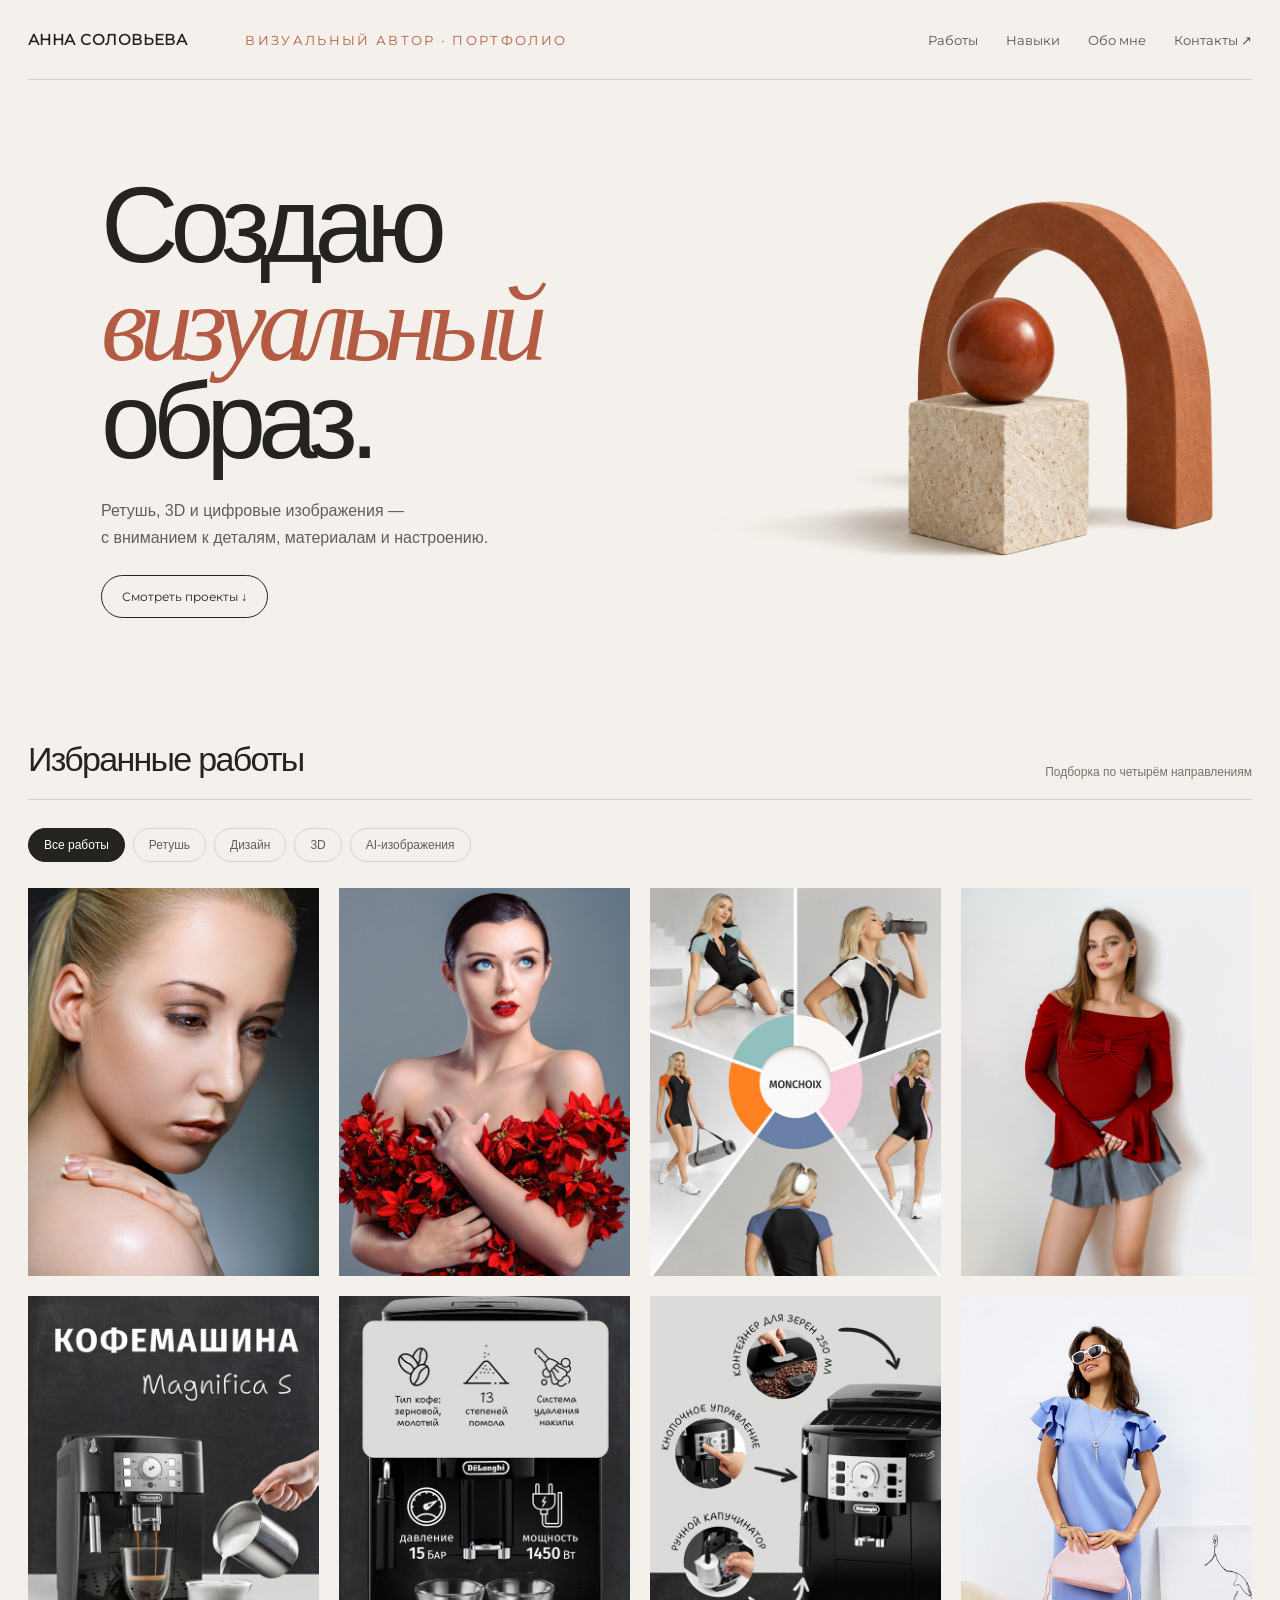
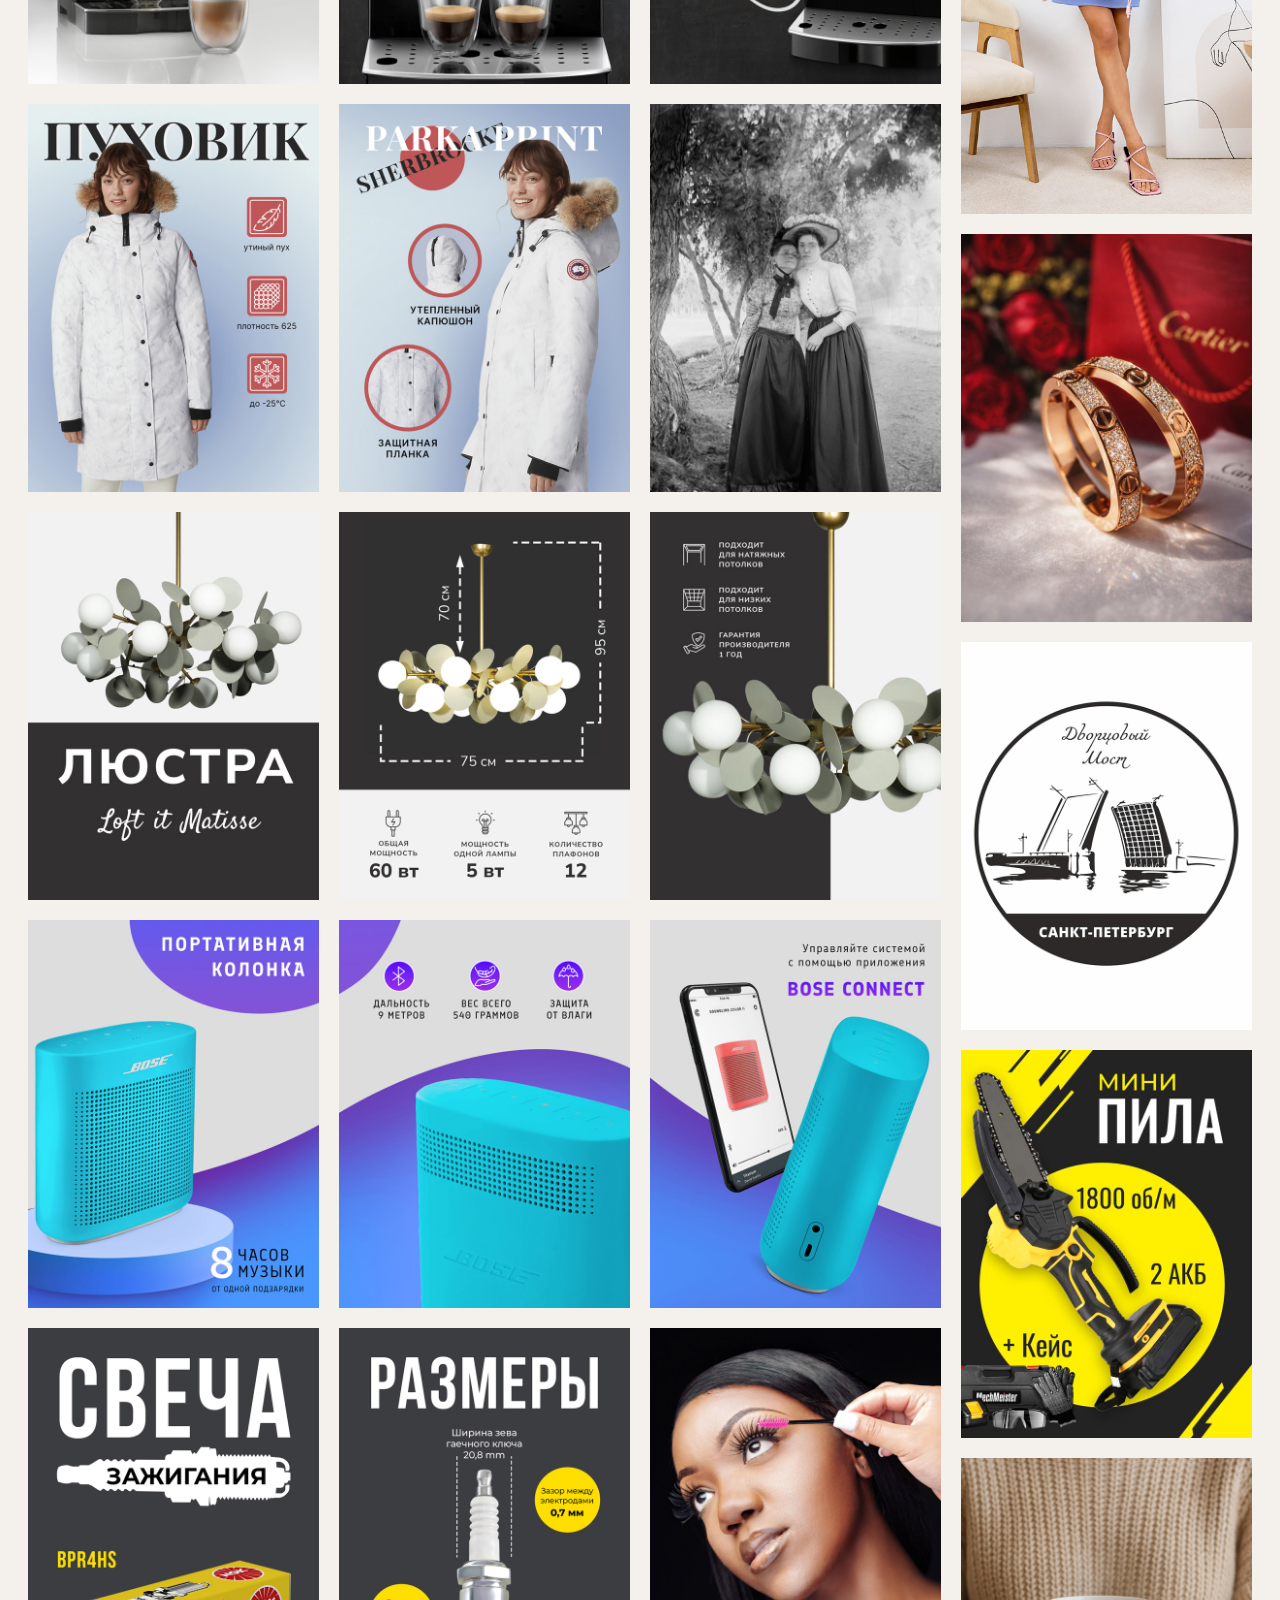
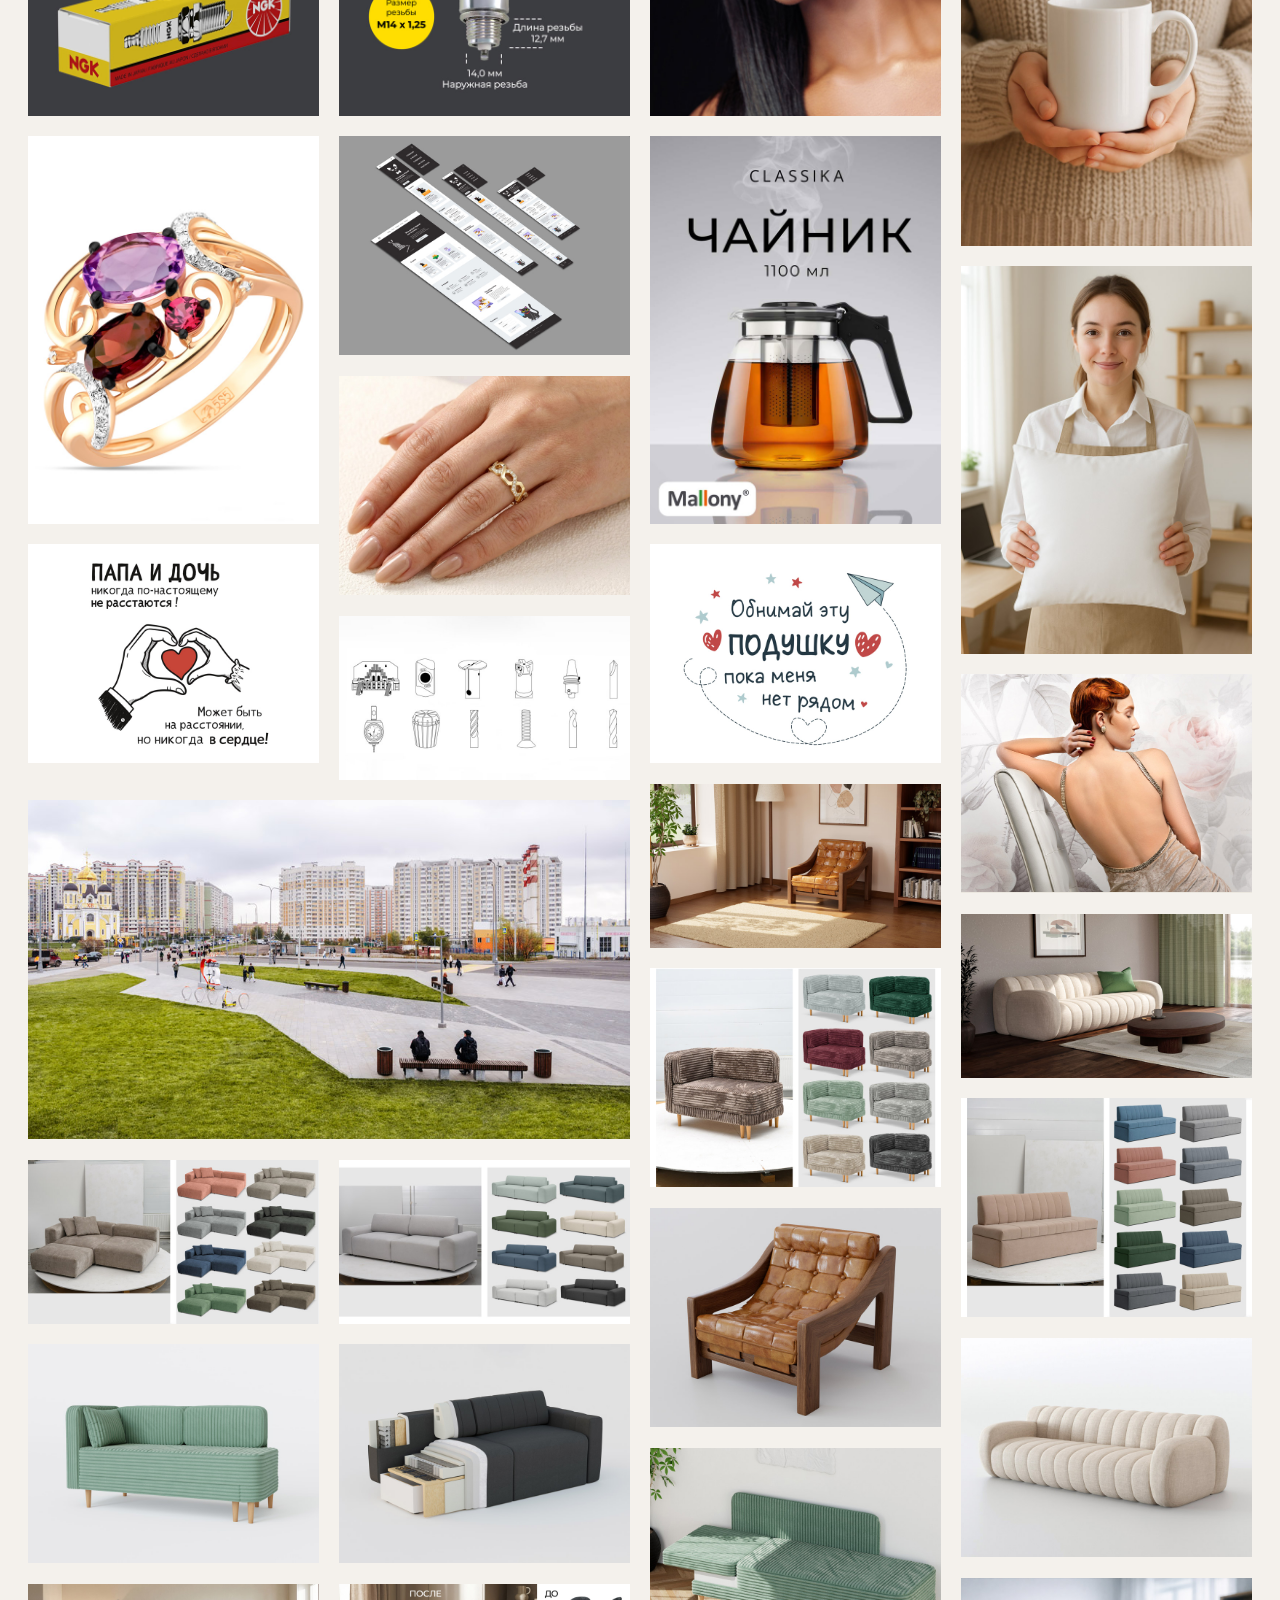
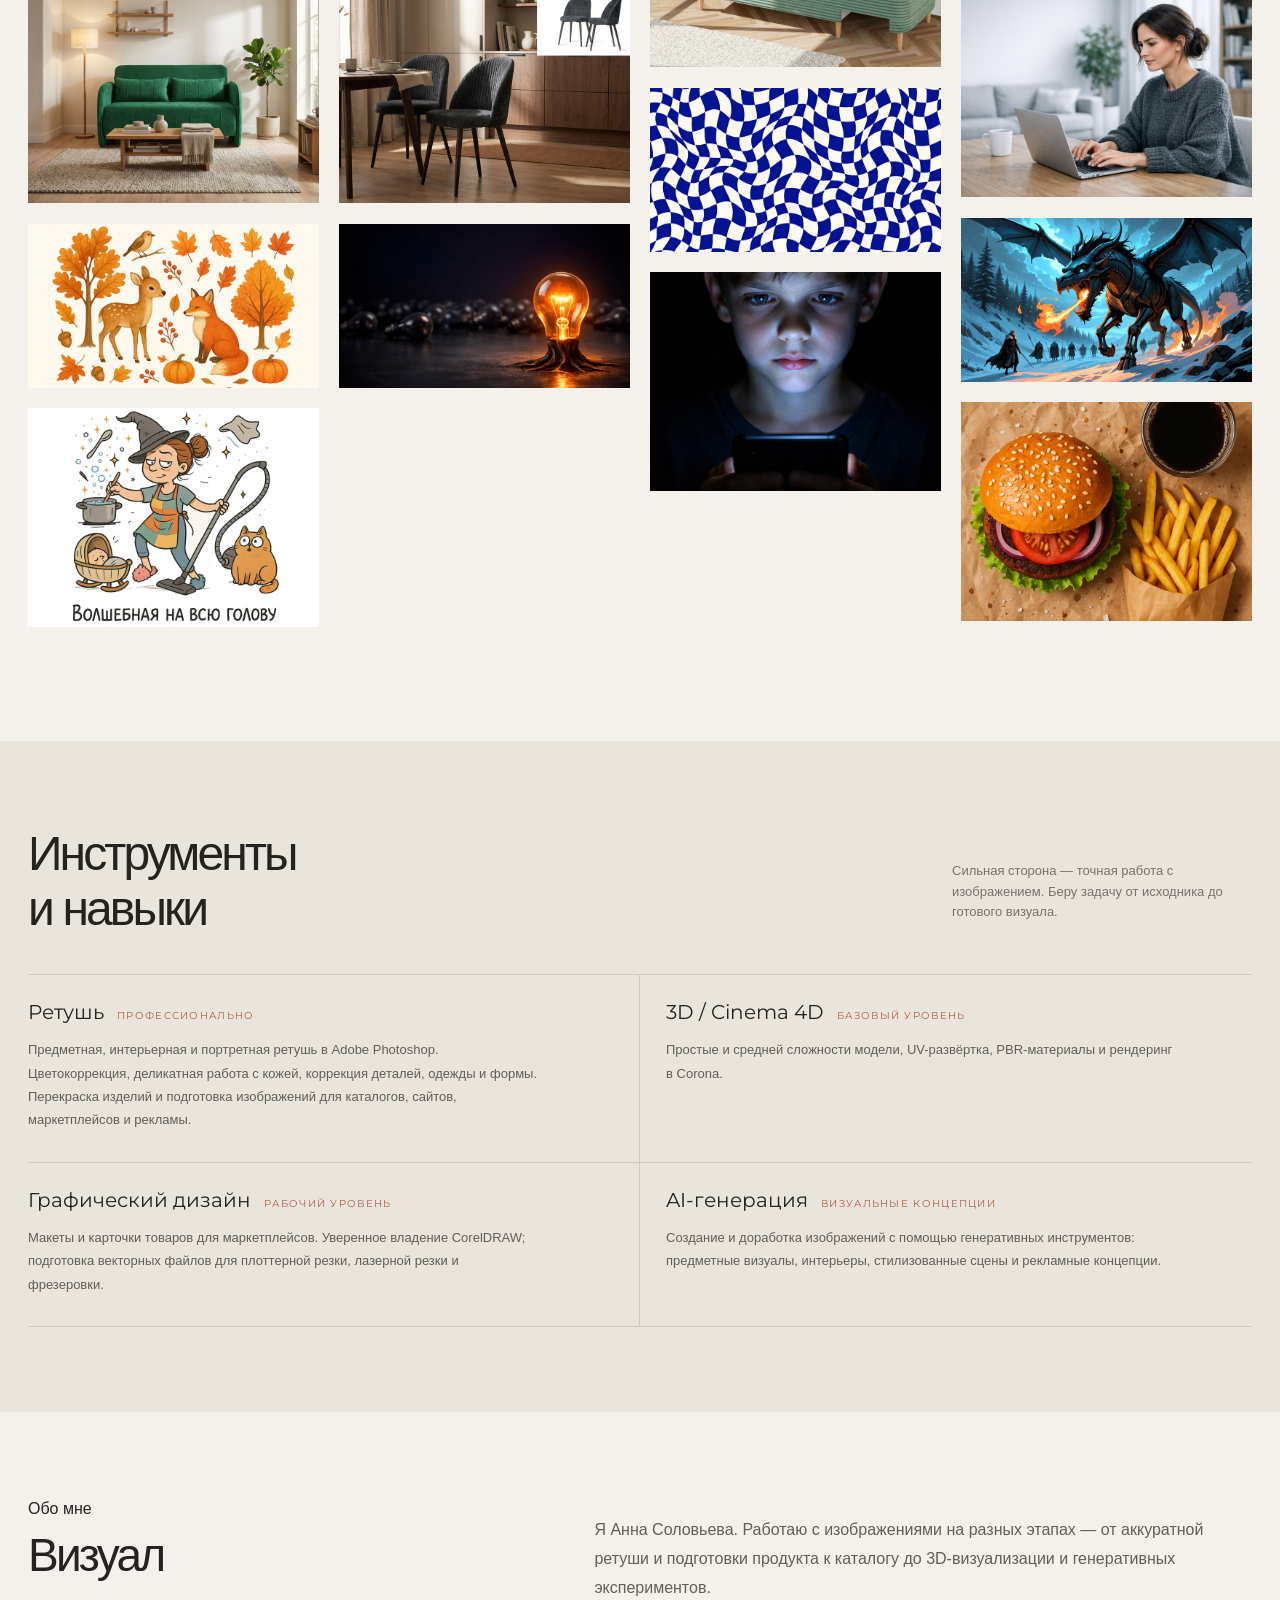
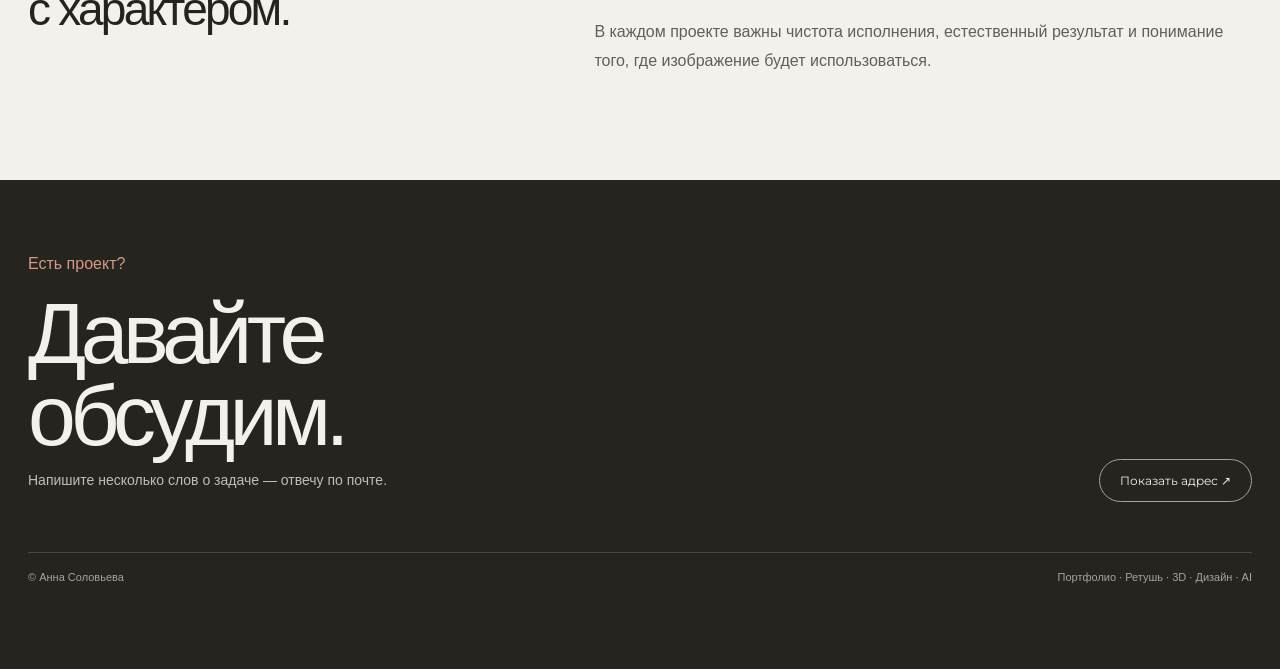
==== commit 8c423952: "Update index.html" ====
--- a/index.html
+++ b/index.html
@@ -11,6 +11,7 @@
     <title>Анна Соловьева — визуальный автор</title>
     <link rel="stylesheet" href="style.css" />
     <link rel="stylesheet" href="font.css" />
+    <link rel="icon" href="img/favicon.png" type="image/x-icon" />
   </head>
   <body>
     <header class="wrap top">
@@ -44,10 +45,11 @@
         <div class="hero-copy">
           <h1>Создаю<br /><span>визуальный</span><br />образ.</h1>
           <p class="intro">
-            Ретушь, 3D и цифровые изображения — </br>с вниманием к деталям, материалам и настроению.
+            Ретушь, 3D и цифровые изображения — <br />с вниманием к деталям,
+            материалам и настроению.
           </p>
           <a class="pill" href="#works">Смотреть проекты ↓</a>
-        </div>        
+        </div>
       </section>
       <section class="wrap section" id="works">
         <div class="section-head">
@@ -136,9 +138,7 @@
             <h2>Давайте<br />обсудим.</h2>
             <p>Напишите несколько слов о задаче — отвечу по почте.</p>
           </div>
-          <a class="pill email-text" id="emailLink" href="#"
-            >Показать адрес ↗</a
-          >
+          <a class="pill email-text" id="emailLink" href="#">Показать адрес ↗</a>
         </div>
         <div class="wrap footer">
           <span>© Анна Соловьева</span
--- a/style.css
+++ b/style.css
@@ -5,27 +5,37 @@
   --line: #d8d3ca;
   --accent: #b35c43;
   --card: #ebe7df;
-}
+  --gallery-gap: 20px;
+  --gallery-row-unit: 1px;
+  --gallery-row-gap: 1px;
+  --gallery-target-gap: 20px;
+}
+
 * {
   box-sizing: border-box;
 }
+
 html {
   scroll-behavior: smooth;
 }
+
 body {
   margin: 0;
   background: var(--bg);
   color: var(--ink);
   font-family: Arial, Helvetica, sans-serif;
 }
+
 a {
   color: inherit;
   text-decoration: none;
 }
+
 .wrap {
   width: min(1240px, calc(100% - 56px));
   margin: auto;
 }
+
 .top {
   height: 80px;
   display: flex;
@@ -33,18 +43,21 @@
   justify-content: space-between;
   border-bottom: 1px solid var(--line);
 }
+
 .brand {
   font-family: Montserrat-Regular, Arial, sans-serif;
   font-size: 15px;
   font-weight: 700;
   letter-spacing: 0.03em;
 }
+
 .wall {
   background: url(assets/img/wall4.png) no-repeat;
   background-size: 54% auto;
   background-position: right;
   padding: 0;
 }
+
 .nav {
   font-family: Montserrat-Regular, Arial, sans-serif;
   display: flex;
@@ -52,18 +65,21 @@
   font-size: 13px;
   color: #57534d;
 }
+
 .nav a:hover,
 .footer a:hover {
   color: var(--accent);
 }
-/* Full-screen mobile navigation */
+
 .menu-toggle {
   display: none;
 }
+
 .mobile-nav-head,
 .mobile-nav-foot {
   display: none;
 }
+
 .brand-line {
   display: flex;
   align-items: center;
@@ -76,6 +92,7 @@
   font-size: 13px;
   letter-spacing: 0.18em;
 }
+
 .hero {
   padding: 75px 0 70px;
   display: grid;
@@ -83,6 +100,7 @@
   gap: 8vw;
   align-items: end;
 }
+
 .hero-copy {
   position: relative;
   z-index: 1;
@@ -90,6 +108,7 @@
   max-width: 620px;
   margin-left: clamp(0px, 5.7vw, 88px);
 }
+
 .hero h1 {
   font-size: clamp(54px, 8.4vw, 112px);
   line-height: 0.91;
@@ -97,12 +116,14 @@
   font-weight: 500;
   margin: 22px 0 28px;
 }
+
 .hero h1 span {
   color: var(--accent);
   font-family: Georgia, serif;
   font-style: italic;
   font-weight: 400;
 }
+
 .intro {
   font-size: 16px;
   line-height: 1.65;
@@ -110,9 +131,11 @@
   max-width: 500px;
   margin-bottom: 24px;
 }
+
 .hero-aside {
   padding-bottom: 5px;
 }
+
 .hero-aside p {
   font-size: 13px;
   line-height: 1.7;
@@ -120,6 +143,7 @@
   max-width: 300px;
   margin: 0 0 22px;
 }
+
 .pill {
   font-family: Montserrat-Regular, Arial, sans-serif;
   display: inline-flex;
@@ -129,13 +153,16 @@
   font-size: 12px;
   transition: 0.2s;
 }
+
 .pill:hover {
   background: var(--ink);
   color: var(--bg);
 }
+
 .section {
   padding: 52px 0 94px;
 }
+
 .section-head {
   display: flex;
   justify-content: space-between;
@@ -144,23 +171,27 @@
   padding-bottom: 20px;
   margin-bottom: 28px;
 }
+
 .section-head h2 {
   margin: 0;
   font-size: 34px;
   letter-spacing: -0.05em;
   font-weight: 500;
 }
+
 .section-head p {
   margin: 0;
   font-size: 12px;
   color: var(--muted);
 }
+
 .filters {
   display: flex;
   gap: 8px;
   flex-wrap: wrap;
   margin-bottom: 26px;
 }
+
 .filter {
   font-family: Montserrat-Regular, Arial, sans-serif;
   background: none;
@@ -172,83 +203,132 @@
   font-size: 12px;
   cursor: pointer;
 }
+
 .filter.active,
 .filter:hover {
   background: var(--ink);
   border-color: var(--ink);
   color: white;
 }
+
+/* Плотная мозаика */
 .grid {
   display: grid;
-  grid-template-columns: repeat(3, 1fr);
-  gap: 26px 18px;
-}
+  grid-template-columns: repeat(12, minmax(0, 1fr));
+  grid-auto-rows: var(--gallery-row-unit);
+  grid-auto-flow: row dense;
+  column-gap: var(--gallery-gap);
+  row-gap: var(--gallery-row-gap);
+  align-items: start;
+}
+
+.item,
+.gallery-group {
+  min-width: 0;
+  min-height: 0;
+}
+
 .item {
+  display: block;
+  grid-column: span 3;
+  grid-row-end: span 1;
+  margin: 0;
   cursor: pointer;
-  min-width: 0;
-}
+}
+
+.item.grid-single {
+  grid-column: span 3;
+}
+
+.item.featured-work {
+  grid-column: span 6;
+}
+
+.gallery-group {
+  display: grid;
+  grid-column: span var(--group-span, 6);
+  grid-template-columns: repeat(var(--group-columns, 2), minmax(0, 1fr));
+  grid-row-end: span 1;
+  gap: var(--gallery-gap);
+}
+
+.gallery-group > .item {
+  grid-column: auto;
+  grid-row-end: auto;
+}
+
 .photo {
-  background: var(--card);
-  aspect-ratio: 4/3;
+  width: 100%;
   overflow: hidden;
   position: relative;
-}
+  background: var(--card);
+  aspect-ratio: var(--image-ratio, 4 / 3);
+}
+
 .photo img {
+  display: block;
   width: 100%;
   height: 100%;
-  object-fit: cover;
-  display: block;
+  object-fit: contain;
   transition: transform 0.55s cubic-bezier(0.2, 0.7, 0.2, 1);
 }
+
 .item:hover .photo img {
   transform: scale(1.035);
 }
-.item[hidden] {
-  display: none;
-}
+
 .skills {
   background: #e9e5dd;
   padding: 85px 0;
 }
+
 .skills-title {
   display: flex;
   justify-content: space-between;
   align-items: end;
   margin-bottom: 38px;
 }
+
 .skills-title h2 {
   font-size: 48px;
   letter-spacing: -0.06em;
   font-weight: 500;
   margin: 0;
 }
+
 .skills-title p {
   max-width: 300px;
   font-size: 13px;
   line-height: 1.6;
   color: var(--muted);
 }
+
 .skill-grid {
   display: grid;
   grid-template-columns: repeat(2, 1fr);
   border-top: 1px solid #cfc9bf;
 }
+
 .skill {
   padding: 25px 26px 30px 0;
   border-bottom: 1px solid #cfc9bf;
 }
+
 .skill:nth-child(odd) {
   border-right: 1px solid #cfc9bf;
 }
+
 .skill:nth-child(even) {
   padding-left: 26px;
 }
+
 .skill h3 {
   font-family: Montserrat-Regular, Arial, sans-serif;
   font-size: 20px;
   font-weight: 500;
   margin: 0 0 14px;
 }
+
 .level {
   font-family: Montserrat-Regular, Arial, sans-serif;
   font-size: 10px;
@@ -257,6 +337,7 @@
   color: var(--accent);
   margin-left: 8px;
 }
+
 .skill p {
   font-size: 13px;
   line-height: 1.8;
@@ -264,35 +345,41 @@
   margin: 0;
   max-width: 510px;
 }
+
 .about {
   padding: 88px 0;
   display: grid;
   grid-template-columns: 0.8fr 1.2fr;
   gap: 10vw;
 }
+
 .about h2 {
   font-size: 46px;
   letter-spacing: -0.06em;
   font-weight: 500;
   margin: 10px 0;
 }
+
 .about-copy {
   font-size: 16px;
   line-height: 1.8;
   color: #625e58;
   max-width: 660px;
 }
+
 .contact {
   background: #25241f;
   color: #f4f1ec;
   padding: 75px 0 68px;
 }
+
 .contact-inner {
   display: flex;
   justify-content: space-between;
   align-items: end;
   gap: 30px;
 }
+
 .contact h2 {
   font-size: clamp(42px, 7vw, 86px);
   line-height: 0.95;
@@ -300,20 +387,25 @@
   font-weight: 500;
   margin: 20px 0 16px;
 }
+
 .contact .eyebrow {
   color: #d59a82;
 }
+
 .contact p {
   color: #c2bdb5;
   font-size: 14px;
 }
+
 .contact .pill {
   border-color: #a8a39a;
 }
+
 .contact .pill:hover {
   background: #f4f1ec;
   color: #25241f;
 }
+
 .footer {
   padding: 18px 0;
   display: flex;
@@ -323,115 +415,303 @@
   border-top: 1px solid #49473f;
   margin-top: 50px;
 }
+
+/* Лайтбокс */
 .modal {
   position: fixed;
   inset: 0;
-  background: rgba(15, 15, 14, 0.94);
   z-index: 10;
   display: none;
   align-items: center;
   justify-content: center;
+  overflow: hidden;
   padding: 5vw;
-}
+  background: rgba(15, 15, 14, 0.94);
+}
+
 .modal.open {
   display: flex;
 }
-.modal img {
+
+.modal-viewport {
+  position: relative;
+  display: flex;
+  align-items: center;
+  justify-content: center;
+  width: 90vw;
+  height: 85vh;
+  overflow: auto;
+  overscroll-behavior: contain;
+}
+
+.modal-image {
+  display: block;
+  flex: none;
+  width: auto;
+  height: auto;
   max-width: 90vw;
   max-height: 85vh;
   object-fit: contain;
-}
+  opacity: 1;
+  transition: opacity 0.15s ease;
+}
+
+.modal-image.is-loading {
+  opacity: 0;
+}
+
+.modal.is-zoomed {
+  padding: 0;
+}
+
+.modal.is-zoomed .modal-viewport {
+  width: 100vw;
+  height: 100vh;
+  align-items: safe center;
+  justify-content: safe center;
+  max-width: none;
+  max-height: none;
+}
+
+.modal.is-zoomed .modal-image {
+  max-width: none;
+  max-height: none;
+  cursor: grab;
+  user-select: none;
+  -webkit-user-drag: none;
+}
+
+.modal.is-zoomed .modal-viewport.is-dragging .modal-image {
+  cursor: grabbing;
+}
+
+/* Панель масштаба и сравнения */
+.lightbox-toolbar {
+  position: absolute;
+  z-index: 13;
+  left: 50%;
+  bottom: max(22px, env(safe-area-inset-bottom));
+  transform: translateX(-50%);
+  display: flex;
+  align-items: center;
+  justify-content: center;
+  gap: 10px;
+  max-width: calc(100vw - 24px);
+  padding: 6px;
+  border: 1px solid rgba(244, 241, 236, 0.35);
+  border-radius: 999px;
+  background: rgba(36, 35, 31, 0.9);
+  backdrop-filter: blur(10px);
+}
+
+.zoom-controls,
+.compare-controls {
+  display: flex;
+  align-items: center;
+  gap: 3px;
+}
+
+.compare-controls[hidden] {
+  display: none;
+}
+
+.lightbox-toolbar button {
+  min-height: 40px;
+  padding: 8px 14px;
+  border: 0;
+  border-radius: 999px;
+  background: transparent;
+  color: #f4f1ec;
+  font: 12px Montserrat-Regular, Arial, sans-serif;
+  cursor: pointer;
+  white-space: nowrap;
+}
+
+.lightbox-toolbar button:hover:not(:disabled),
+.lightbox-toolbar button[aria-pressed="true"] {
+  background: #f4f1ec;
+  color: #24231f;
+}
+
+.lightbox-toolbar button:disabled {
+  opacity: 0.45;
+  cursor: default;
+}
+
+/* Индикатор загрузки */
+.image-loading {
+  position: fixed;
+  z-index: 12;
+  inset: 0;
+  display: flex;
+  align-items: center;
+  justify-content: center;
+  padding: 20px;
+  background: rgba(15, 15, 14, 0.48);
+  pointer-events: none;
+}
+
+.image-loading[hidden] {
+  display: none;
+}
+
+.image-loading-card {
+  width: min(320px, 90%);
+  padding: 18px 20px;
+  border: 1px solid rgba(244, 241, 236, 0.28);
+  border-radius: 14px;
+  background: rgba(36, 35, 31, 0.92);
+  color: #f4f1ec;
+  text-align: center;
+}
+
+.image-loading-text {
+  margin: 0 0 14px;
+  font-size: 13px;
+  line-height: 1.5;
+}
+
+.loading-track {
+  height: 4px;
+  overflow: hidden;
+  border-radius: 999px;
+  background: rgba(244, 241, 236, 0.2);
+}
+
+.loading-indicator {
+  width: 35%;
+  height: 100%;
+  border-radius: inherit;
+  background: #d59a82;
+  animation: loading-slide 1.2s ease-in-out infinite;
+}
+
+@keyframes loading-slide {
+  from {
+    transform: translateX(-120%);
+  }
+
+  to {
+    transform: translateX(320%);
+  }
+}
+
 .close,
 .prev,
 .next {
   position: absolute;
+  z-index: 14;
   border: 0;
+  padding: 15px;
   background: none;
   color: white;
   font-size: 30px;
   cursor: pointer;
-  padding: 15px;
-}
+}
+
 .close {
+  top: 12px;
   right: 20px;
-  top: 12px;
-}
+}
+
 .prev {
   left: 12px;
 }
+
 .next {
   right: 12px;
 }
+
 .email-text {
-  user-select: none;
-}
-/* Scroll-to-top control */
-  .to-top {
-    position: fixed;
-    z-index: 8;
-    right: 26px;
-    bottom: 26px;
-    width: 46px;
-    height: 46px;
-    border: 1px solid rgba(244, 241, 236, 0.55);
-    border-radius: 50%;
-    background: var(--ink);
-    color: var(--bg);
-    font:
-      24px/1 Arial,
-      sans-serif;
-    cursor: pointer;
-    opacity: 0;
-    visibility: hidden;
-    pointer-events: none;
-    transform: translateY(8px);
-    transition:
-      opacity 0.2s ease,
-      transform 0.2s ease,
-      visibility 0.2s ease,
-      background 0.2s ease;
-  }
-  .to-top.is-visible {
-    opacity: 1;
-    visibility: visible;
-    pointer-events: auto;
-    transform: translateY(0);
-  }
-  .to-top:hover {
-    background: var(--accent);
-  }
+  user-select: text;
+  -webkit-user-select: text;
+}
+
+/* Кнопка «Наверх» */
+.to-top {
+  position: fixed;
+  z-index: 8;
+  right: 26px;
+  bottom: 26px;
+  width: 46px;
+  height: 46px;
+  border: 1px solid rgba(244, 241, 236, 0.55);
+  border-radius: 50%;
+  background: var(--ink);
+  color: var(--bg);
+  font:
+    24px/1 Arial,
+    sans-serif;
+  cursor: pointer;
+  opacity: 0;
+  visibility: hidden;
+  pointer-events: none;
+  transform: translateY(8px);
+  transition:
+    opacity 0.2s ease,
+    transform 0.2s ease,
+    visibility 0.2s ease,
+    background 0.2s ease;
+}
+
+.to-top.is-visible {
+  opacity: 1;
+  visibility: visible;
+  pointer-events: auto;
+  transform: translateY(0);
+}
+
+.to-top:hover {
+  background: var(--accent);
+}
+
 @media (max-width: 760px) {
+  :root {
+    --gallery-gap: 16px;
+    --gallery-row-unit: 1px;
+    --gallery-row-gap: 1px;
+    --gallery-target-gap: 16px;
+  }
+
   .wrap {
     width: calc(100% - 36px);
   }
+
   .top {
     height: 66px;
   }
+
   .nav {
     gap: 14px;
   }
+
   .nav a:first-child {
     display: none;
   }
+
   .wall {
     background-size: 90% auto;
     background-position: right bottom;
   }
+
   .hero {
     padding: 75px 0 48px;
     padding-bottom: clamp(190px, 55vw, 230px);
     grid-template-columns: 1fr;
     gap: 22px;
   }
+
   .hero-copy {
     width: 100%;
     max-width: none;
     margin-left: 0;
   }
+
   .hero h1 {
     font-size: clamp(60px, 17vw, 100px);
-    margin: 20px 0px 28px;
-  }
+    margin: 20px 0 28px;
+  }
+
   .hero-aside {
     display: flex;
     min-width: 0;
@@ -439,71 +719,104 @@
     align-items: end;
     gap: 15px;
   }
+
   .hero-aside p {
     flex: 1 1 auto;
     max-width: 230px;
   }
+
   .hero-aside .pill {
     flex: 0 0 auto;
     white-space: nowrap;
   }
+
   .grid {
-    grid-template-columns: repeat(2, 1fr);
-    gap: 22px 12px;
-  }
+    grid-template-columns: repeat(6, minmax(0, 1fr));
+  }
+
+  .item,
+  .item.grid-single {
+    grid-column: span 3;
+  }
+
+  .item.featured-work {
+    grid-column: span 6;
+  }
+
+  .gallery-group {
+    grid-column: span 6;
+    grid-template-columns: repeat(2, minmax(0, 1fr));
+  }
+
   .section {
     padding-bottom: 65px;
   }
+
   .section-head h2 {
     font-size: 29px;
   }
+
   .skills {
     padding: 60px 0;
   }
+
   .skills-title {
     display: block;
   }
+
   .skills-title h2 {
     font-size: 40px;
   }
+
   .skills-title p {
     margin: 12px 0 0;
   }
+
   .about {
     padding: 65px 0;
     grid-template-columns: 1fr;
     gap: 10px;
   }
+
   .about h2 {
     font-size: 40px;
   }
+
   .contact-inner {
     align-items: start;
     flex-direction: column;
   }
+
   .skill {
     padding-right: 14px;
   }
+
   .skill:nth-child(even) {
     padding-left: 14px;
   }
+
   .skill h3 {
     font-size: 17px;
   }
+
   .skill p {
     font-size: 12px;
   }
+
   .footer {
     margin-top: 30px;
   }
-    .top {
+
+  .top {
     position: relative;
     z-index: 5;
   }
+
   .top.menu-open {
     z-index: 20;
     border-bottom-color: transparent;
   }
+
   .menu-toggle {
     display: inline-flex;
     width: 44px;
@@ -520,6 +833,7 @@
     gap: 5px;
     cursor: pointer;
   }
+
   .menu-toggle span {
     display: block;
     width: 18px;
@@ -529,15 +843,19 @@
       transform 0.2s ease,
       opacity 0.2s ease;
   }
+
   .menu-toggle.is-open span:first-child {
     transform: translateY(6.5px) rotate(45deg);
   }
+
   .menu-toggle.is-open span:nth-child(2) {
     opacity: 0;
   }
+
   .menu-toggle.is-open span:last-child {
     transform: translateY(-6.5px) rotate(-45deg);
   }
+
   .nav {
     display: none;
     position: fixed;
@@ -557,9 +875,11 @@
     gap: clamp(8px, 2.5vh, 24px);
     overflow-y: auto;
   }
+
   .nav.is-open {
     display: flex;
   }
+
   .mobile-nav-head {
     display: flex;
     justify-content: space-between;
@@ -567,12 +887,14 @@
     min-height: 50px;
     margin-bottom: clamp(28px, 8vh, 70px);
   }
+
   .mobile-nav-label {
     font-family: Montserrat-Regular, Arial, sans-serif;
     font-size: 11px;
     letter-spacing: 0.18em;
     color: var(--accent);
   }
+
   .nav-close {
     width: 48px;
     height: 48px;
@@ -585,6 +907,7 @@
       sans-serif;
     cursor: pointer;
   }
+
   .nav a,
   .nav a:first-child {
     display: block;
@@ -596,6 +919,7 @@
     line-height: 1;
     color: var(--ink);
   }
+
   .mobile-nav-foot {
     display: block;
     margin-top: auto;
@@ -605,33 +929,70 @@
     letter-spacing: 0.14em;
     color: var(--muted);
   }
-  /* Scroll-to-top control */
+
   .to-top {
     right: 18px;
     bottom: 18px;
-  }  
-}
+  }
+}
+
 @media (max-width: 430px) {
+  :root {
+    --gallery-gap: 16px;
+    --gallery-row-unit: 1px;
+    --gallery-row-gap: 1px;
+    --gallery-target-gap: 16px;
+  }
+
   .hero-aside {
     flex-direction: column;
     align-items: flex-start;
   }
+
   .grid {
+    grid-template-columns: repeat(3, minmax(0, 1fr));
+  }
+
+  .item,
+  .item.grid-single,
+  .item.featured-work {
+    grid-column: span 3;
+  }
+
+  .gallery-group {
+    grid-column: span 3;
     grid-template-columns: 1fr;
   }
-  .photo {
-    aspect-ratio: 1.2;
-  }
+
+  .lightbox-toolbar {
+    bottom: max(12px, env(safe-area-inset-bottom));
+    gap: 5px;
+    padding: 4px;
+  }
+
+  .lightbox-toolbar button {
+    min-height: 38px;
+    padding: 8px 11px;
+    font-size: 11px;
+  }
+
+  .image-loading-card {
+    padding: 15px;
+  }
+
   .nav {
     font-size: 11px;
     gap: 10px;
   }
+
   .skill-grid {
     grid-template-columns: 1fr;
   }
+
   .skill:nth-child(odd) {
     border-right: 0;
   }
+
   .skill:nth-child(even) {
     padding-left: 0;
   }
@@ -639,7 +1000,9 @@
 
 @media (prefers-reduced-motion: reduce) {
   .to-top,
-  .menu-toggle span {
+  .menu-toggle span,
+  .loading-indicator {
     transition: none;
-  }
-}
+    animation-duration: 2.5s;
+  }
+}
